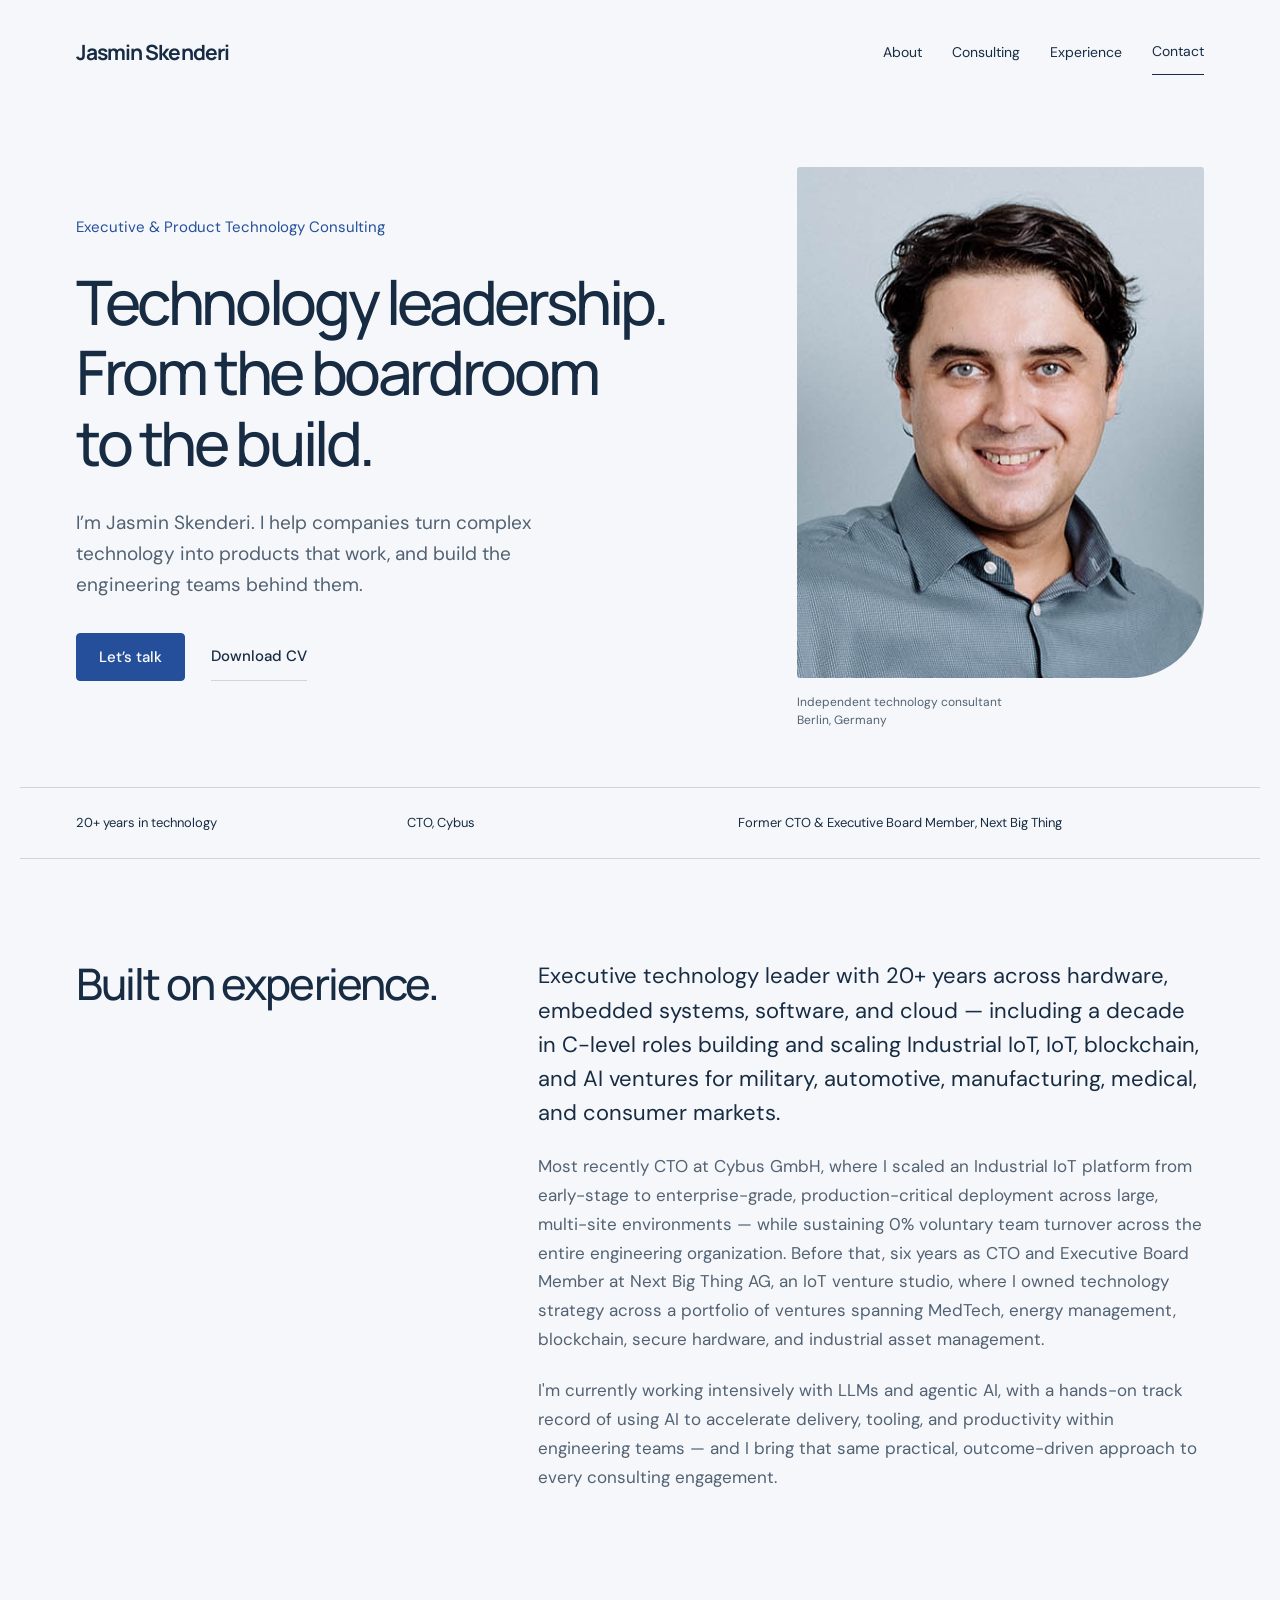
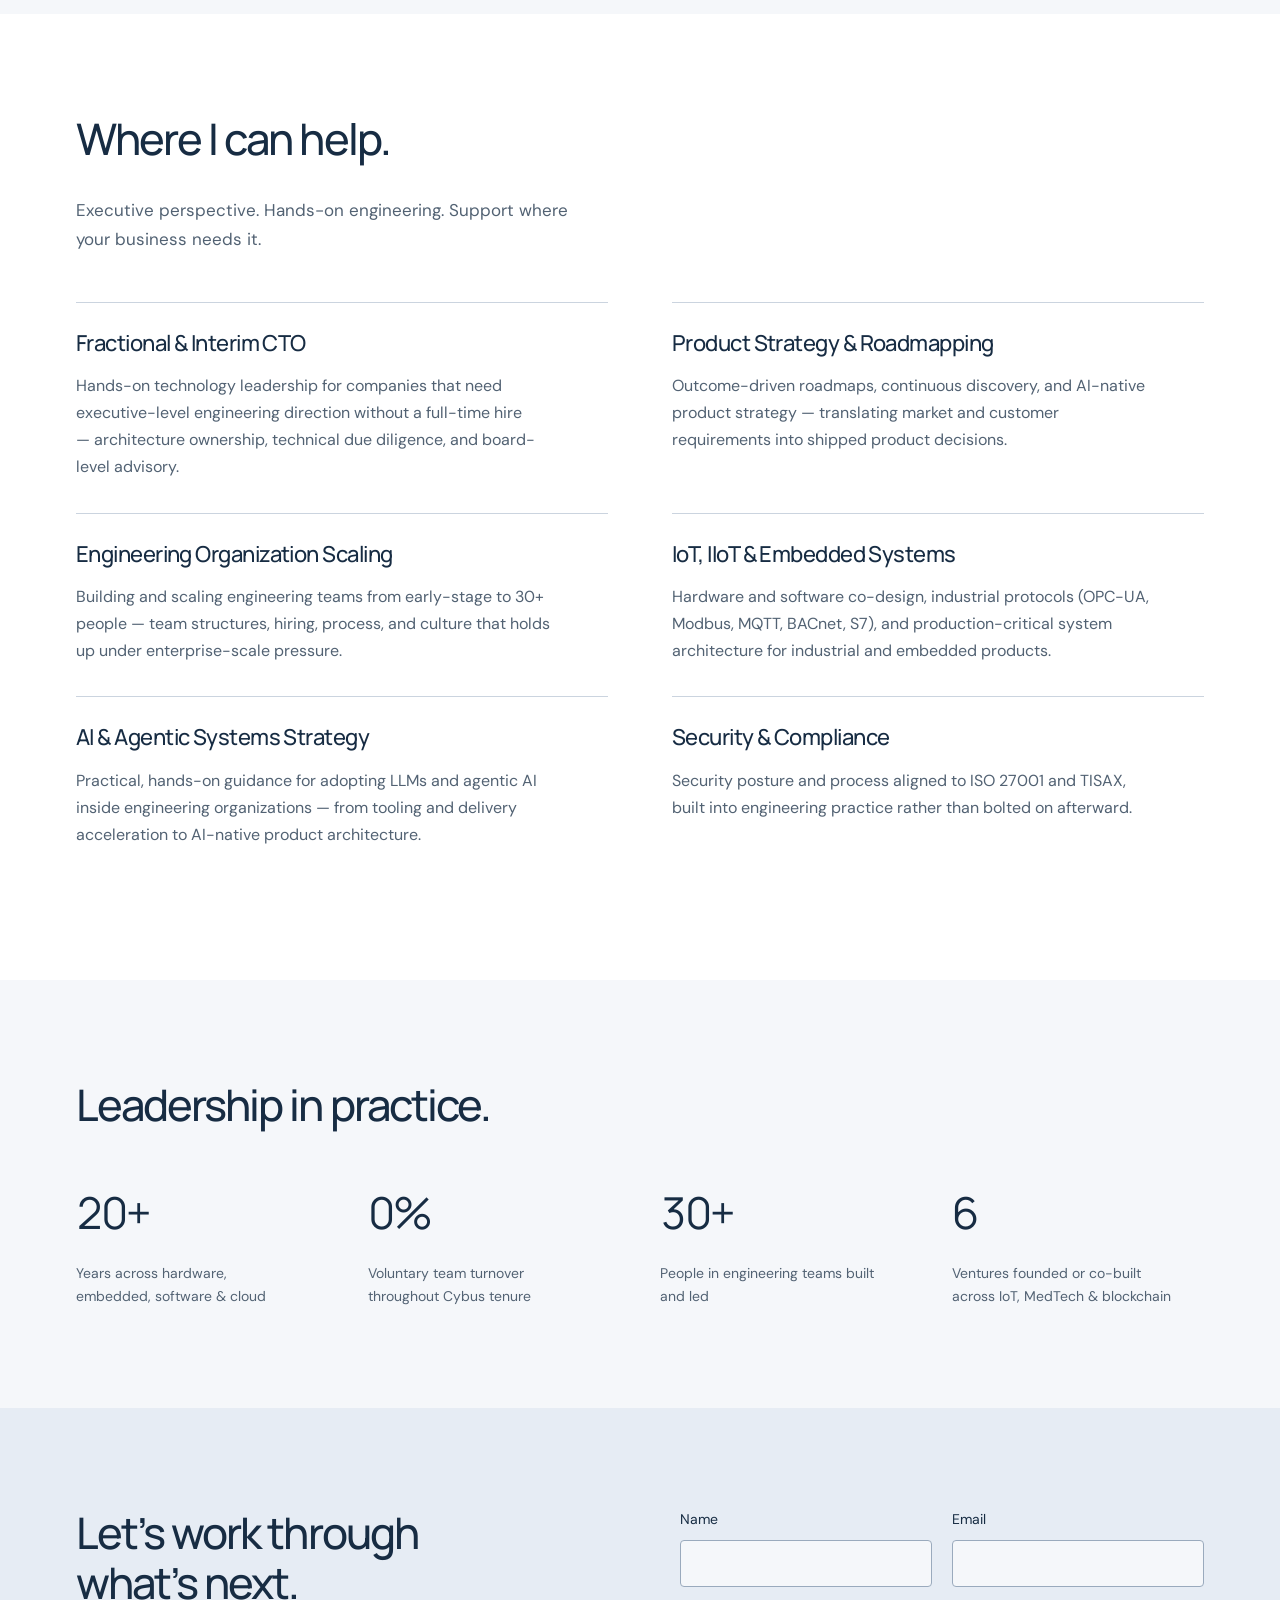
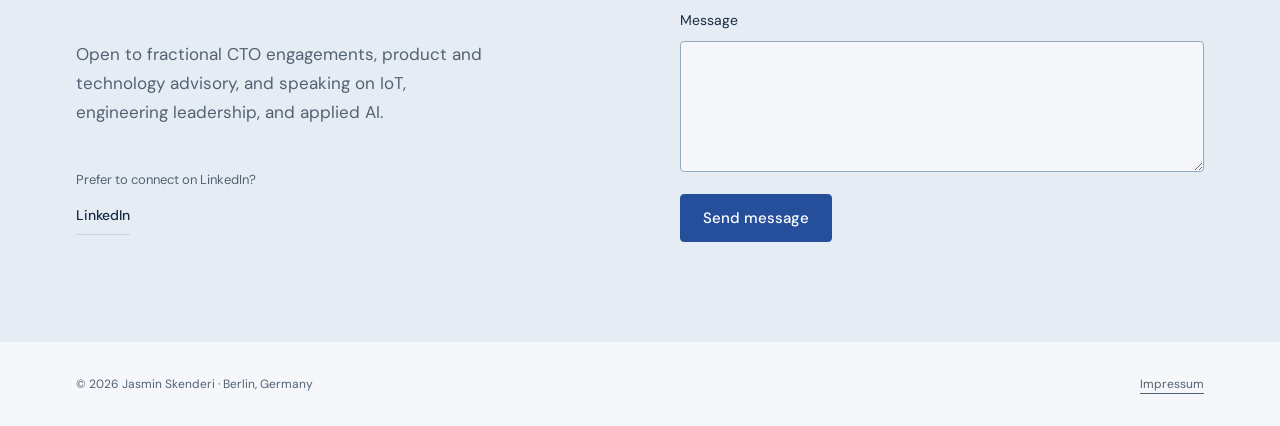
==== index.html @ eea408c4 "Fix stale "Former CTO, Cybus" — still current role" ====
<!DOCTYPE html>
<html lang="en">
<head>
<meta charset="UTF-8">
<meta name="viewport" content="width=device-width, initial-scale=1.0">
<meta name="theme-color" content="#f5f7fa">
<title>Jasmin Skenderi — Executive &amp; Product Technology Consultant</title>
<meta name="description" content="Jasmin Skenderi — executive technology and product consultant. Fractional CTO, product strategy, engineering leadership, IoT/IIoT architecture, and AI-native product development.">
<link rel="preconnect" href="https://fonts.googleapis.com">
<link rel="preconnect" href="https://fonts.gstatic.com" crossorigin>
<link href="https://fonts.googleapis.com/css2?family=DM+Sans:wght@400;500;600;700&family=Manrope:wght@400;500;600;700&display=swap" rel="stylesheet">
<link rel="stylesheet" href="style.css">
</head>
<body>
<a class="skip-link" href="#top">Skip to content</a>

<header class="site-header">
  <div class="wrap header-inner">
    <a href="#top" class="brand">Jasmin Skenderi</a>
    <nav class="nav" aria-label="Main navigation">
      <a href="#about">About</a>
      <a href="#services">Consulting</a>
      <a href="#track-record">Experience</a>
      <a href="#contact">Contact</a>
    </nav>
  </div>
</header>

<main id="top">

  <section class="hero">
    <div class="wrap hero-inner">
      <div class="hero-text">
        <p class="eyebrow">Executive &amp; Product Technology Consulting</p>
        <h1>Technology leadership.<br>From the boardroom<br>to the build.</h1>
        <p class="hero-sub">I’m Jasmin Skenderi. I help companies turn complex technology into products that work, and build the engineering teams behind them.</p>
        <div class="cta-row">
          <a class="btn btn-primary" href="#contact">Let’s talk</a>
          <a class="btn btn-secondary" href="assets/Jasmin_Skenderi_CV.pdf" download>Download CV</a>
        </div>
      </div>
      <div class="hero-photo">
        <img src="assets/jasmin.jpg" alt="Jasmin Skenderi" width="431" height="542" fetchpriority="high">
        <p class="portrait-caption">Independent technology consultant<br>Berlin, Germany</p>
      </div>
    </div>
  </section>

  <div class="experience-strip wrap"><p>20+ years in technology</p><p>CTO, Cybus</p><p>Former CTO &amp; Executive Board Member, Next Big Thing</p></div>

  <section id="about" class="section">
    <div class="wrap">
      <h2>Built on experience.</h2>
      <p class="lede">Executive technology leader with 20+ years across hardware, embedded systems, software, and cloud — including a decade in C-level roles building and scaling Industrial IoT, IoT, blockchain, and AI ventures for military, automotive, manufacturing, medical, and consumer markets.</p>
      <p>Most recently CTO at Cybus GmbH, where I scaled an Industrial IoT platform from early-stage to enterprise-grade, production-critical deployment across large, multi-site environments — while sustaining 0% voluntary team turnover across the entire engineering organization. Before that, six years as CTO and Executive Board Member at Next Big Thing AG, an IoT venture studio, where I owned technology strategy across a portfolio of ventures spanning MedTech, energy management, blockchain, secure hardware, and industrial asset management.</p>
      <p>I'm currently working intensively with LLMs and agentic AI, with a hands-on track record of using AI to accelerate delivery, tooling, and productivity within engineering teams — and I bring that same practical, outcome-driven approach to every consulting engagement.</p>
    </div>
  </section>

  <section id="services" class="section section-alt">
    <div class="wrap">
      <h2>Where I can help.</h2><p class="section-intro">Executive perspective. Hands-on engineering. Support where your business needs it.</p>
      <div class="cards">
        <div class="card">
          <h3>Fractional &amp; Interim CTO</h3>
          <p>Hands-on technology leadership for companies that need executive-level engineering direction without a full-time hire — architecture ownership, technical due diligence, and board-level advisory.</p>
        </div>
        <div class="card">
          <h3>Product Strategy &amp; Roadmapping</h3>
          <p>Outcome-driven roadmaps, continuous discovery, and AI-native product strategy — translating market and customer requirements into shipped product decisions.</p>
        </div>
        <div class="card">
          <h3>Engineering Organization Scaling</h3>
          <p>Building and scaling engineering teams from early-stage to 30+ people — team structures, hiring, process, and culture that holds up under enterprise-scale pressure.</p>
        </div>
        <div class="card">
          <h3>IoT, IIoT &amp; Embedded Systems</h3>
          <p>Hardware and software co-design, industrial protocols (OPC-UA, Modbus, MQTT, BACnet, S7), and production-critical system architecture for industrial and embedded products.</p>
        </div>
        <div class="card">
          <h3>AI &amp; Agentic Systems Strategy</h3>
          <p>Practical, hands-on guidance for adopting LLMs and agentic AI inside engineering organizations — from tooling and delivery acceleration to AI-native product architecture.</p>
        </div>
        <div class="card">
          <h3>Security &amp; Compliance</h3>
          <p>Security posture and process aligned to ISO 27001 and TISAX, built into engineering practice rather than bolted on afterward.</p>
        </div>
      </div>
    </div>
  </section>

  <section id="track-record" class="section">
    <div class="wrap">
      <h2>Leadership in practice.</h2>
      <div class="stats">
        <div class="stat">
          <span class="stat-num">20+</span>
          <span class="stat-label">Years across hardware, embedded, software &amp; cloud</span>
        </div>
        <div class="stat">
          <span class="stat-num">0%</span>
          <span class="stat-label">Voluntary team turnover throughout Cybus tenure</span>
        </div>
        <div class="stat">
          <span class="stat-num">30+</span>
          <span class="stat-label">People in engineering teams built and led</span>
        </div>
        <div class="stat">
          <span class="stat-num">6</span>
          <span class="stat-label">Ventures founded or co-built across IoT, MedTech &amp; blockchain</span>
        </div>
      </div>
    </div>
  </section>

  <section id="contact" class="section section-alt">
    <div class="wrap contact-wrap">
      <h2>Let’s work through<br>what’s next.</h2>
      <p>Open to fractional CTO engagements, product and technology advisory, and speaking on IoT, engineering leadership, and applied AI.</p>

      <form class="contact-form" action="https://formsubmit.co/jasmin.skenderi@gmail.com" method="POST">
        <input type="hidden" name="_subject" value="New inquiry from skenderi.me">
        <input type="hidden" name="_template" value="table">
        <input type="hidden" name="_next" value="https://www.skenderi.me/thank-you.html">
        <input type="text" name="_honey" style="display:none" tabindex="-1" autocomplete="off">
        <div class="form-row">
          <label>Name
            <input type="text" name="name" autocomplete="name" required>
          </label>
          <label>Email
            <input type="email" name="email" autocomplete="email" spellcheck="false" required>
          </label>
        </div>
        <label>Message
          <textarea name="message" autocomplete="off" rows="5" required></textarea>
        </label>
        <button type="submit" class="btn btn-primary">Send message</button>
      </form>

      <p class="contact-alt">Prefer to connect on LinkedIn?</p>
      <div class="contact-links">
        <a class="btn btn-secondary" href="https://de.linkedin.com/in/jskenderi" target="_blank" rel="noopener">LinkedIn</a>
      </div>
    </div>
  </section>

</main>

<footer class="site-footer">
  <div class="wrap footer-inner">
    <p>&copy; <span id="year"></span> Jasmin Skenderi &middot; Berlin, Germany</p>
    <a href="impressum.html">Impressum</a>
  </div>
</footer>

<script>
  document.getElementById('year').textContent = new Date().getFullYear();
</script>

</body>
</html>
---- style.css ----
:root{--ink:#172c43;--muted:#526273;--blue:#254f9b;--paper:#f5f7fa;--line:#cbd4df;--sans:'DM Sans',sans-serif;--display:'Manrope',sans-serif;color-scheme:light}
*{box-sizing:border-box}html{scroll-behavior:smooth;scroll-padding-top:32px}body{margin:0;background:var(--paper);color:var(--ink);font-family:var(--sans);font-size:17px;line-height:1.7;-webkit-tap-highlight-color:#cbd4df}.wrap{width:min(1240px,100%);margin:auto;padding-inline:56px}a{color:inherit;text-underline-offset:5px}a:hover{color:var(--blue)}button,a,input,textarea{touch-action:manipulation}:focus-visible{outline:3px solid var(--blue);outline-offset:5px}.skip-link{position:absolute;left:16px;top:-100px;padding:12px;background:white;z-index:100}.skip-link:focus{top:12px}h1,h2,h3{font-family:var(--display);line-height:1.15;font-weight:500;margin:0;text-wrap:balance}h1{font-size:clamp(42px,4.8vw,68px);letter-spacing:-.055em}h2{font-size:clamp(32px,3.4vw,46px);letter-spacing:-.045em}h3{font-size:22px;letter-spacing:-.025em}p{margin:0 0 22px;color:var(--muted);text-wrap:pretty}img{max-width:100%;display:block}.site-header{padding:30px 0}.header-inner{display:flex;justify-content:space-between;align-items:center;gap:24px}.brand{font-family:var(--display);font-size:21px;font-weight:700;text-decoration:none;letter-spacing:-.045em}.nav{display:flex;gap:30px;align-items:center}.nav a{text-decoration:none;font-size:14px;padding:10px 0}.nav a:last-child{border-bottom:1px solid var(--ink)}.hero{padding:62px 0 58px}.hero-inner{display:grid;grid-template-columns:1.65fr 1fr;gap:50px;align-items:center}.eyebrow{font-size:15px;color:var(--blue);margin-bottom:26px}.hero-sub{max-width:490px;font-size:19px;line-height:1.65;margin-top:28px}.hero-photo{margin:0;position:relative}.hero-photo img{width:100%;height:auto;border-radius:3px 3px 75px 3px}.portrait-caption{font-size:12px;line-height:1.5;margin:15px 0 0;color:var(--muted)}.cta-row{display:flex;align-items:center;flex-wrap:wrap;gap:26px;margin-top:32px}.btn{display:inline-flex;align-items:center;justify-content:center;min-height:48px;padding:12px 22px;font:500 15px var(--sans);text-decoration:none;border-radius:4px;cursor:pointer}.btn-primary{background:var(--blue);color:white;border:1px solid var(--blue)}.btn-primary:hover{background:var(--ink);color:white;border-color:var(--ink)}.btn-secondary{padding-inline:0;border-radius:0;border-bottom:1px solid var(--line)}.btn-secondary:hover{border-color:var(--blue)}.experience-strip{display:flex;gap:40px;padding-top:24px;padding-bottom:24px;border-top:1px solid var(--line);border-bottom:1px solid var(--line)}.experience-strip p{font-size:13px;margin:0;flex:1;color:var(--ink)}.experience-strip p:last-child{flex:1.6}.section{padding:100px 0}.section h2{margin-bottom:32px}.section-alt{background:#fff}#about>.wrap{display:grid;grid-template-columns:1fr 1.7fr;column-gap:70px}#about h2{grid-row:1/4}#about p{max-width:690px}.lede{font-size:22px;line-height:1.55;color:var(--ink)}.section-intro{max-width:520px;margin-bottom:48px}.cards{display:grid;grid-template-columns:1fr 1fr;column-gap:64px}.card{padding:28px 0 32px;border-top:1px solid var(--line)}.card h3{margin-bottom:16px}.card p{margin:0;font-size:16px;max-width:480px}.stats{display:grid;grid-template-columns:repeat(4,1fr);gap:40px;margin-top:45px}.stat-num{display:block;font-family:var(--display);font-size:44px;letter-spacing:-.05em;font-variant-numeric:tabular-nums;margin-bottom:12px}.stat-label{display:block;font-size:14px;line-height:1.65;color:var(--muted);max-width:220px}#contact{background:#e6ecf4}.contact-wrap{display:grid;grid-template-columns:1fr 1fr;gap:0 80px}.contact-wrap>h2{grid-column:1;grid-row:1}.contact-wrap>p:not(.contact-alt){grid-column:1;grid-row:2;max-width:420px}.contact-form{grid-column:2;grid-row:1/6;display:flex;flex-direction:column;gap:22px}.form-row{display:grid;grid-template-columns:1fr 1fr;gap:20px}.contact-form label{display:flex;flex-direction:column;gap:8px;font-size:14px}.contact-form input,.contact-form textarea{width:100%;min-width:0;background:#f5f7fa;border:1px solid #9aaabd;border-radius:4px;padding:12px;font:16px var(--sans);color:var(--ink);resize:vertical}.contact-form button{align-self:flex-start}.contact-alt{grid-column:1;margin:20px 0 4px;font-size:13px}.contact-links{grid-column:1;display:flex;flex-direction:column;align-items:flex-start}.contact-links a{font-size:14px;min-height:40px;padding-block:8px;overflow-wrap:anywhere;max-width:100%}.site-footer{padding:32px 0}.footer-inner{display:flex;justify-content:space-between;gap:20px;align-items:center}.site-footer p,.site-footer a{font-size:12px;margin:0;color:var(--muted)}.legal-wrap{max-width:840px}.legal-wrap h2{font-size:24px;margin-top:36px;margin-bottom:16px}.legal-wrap p{overflow-wrap:anywhere}
@media(min-width:1500px){.hero{padding-top:90px;padding-bottom:80px}}
@media(max-width:900px){.wrap{padding-inline:32px}.hero-inner{gap:30px;grid-template-columns:1.4fr 1fr}h1{font-size:46px}.hero-sub{font-size:17px}.nav{gap:20px}#about>.wrap{column-gap:36px}.contact-wrap{column-gap:40px}.stats{gap:24px}}
@media(max-width:640px){.wrap{padding-inline:24px}.site-header{padding:20px 0}.header-inner{align-items:flex-start;flex-direction:column;gap:10px}.nav{gap:22px;flex-wrap:wrap}.nav a{font-size:13px}.hero{padding:30px 0 36px}.hero-inner{grid-template-columns:1fr;gap:36px}h1{font-size:clamp(39px,9.5vw,58px)}.eyebrow{font-size:13px;margin-bottom:20px}.hero-sub{font-size:18px}.hero-photo{max-width:310px;width:85%;justify-self:end}.hero-photo img{border-bottom-right-radius:55px}.experience-strip{gap:16px;flex-direction:column;padding-block:22px}.experience-strip p{font-size:13px}.section{padding:62px 0}#about>.wrap{display:block}.lede{font-size:20px}.cards{grid-template-columns:1fr}.card{padding-block:24px}.stats{grid-template-columns:1fr 1fr;gap:30px 24px}.stat-num{font-size:38px}.contact-wrap{display:flex;flex-direction:column}.contact-form{margin-top:24px;order:2}.contact-alt{margin-top:16px}.contact-links{margin-bottom:12px}.form-row{grid-template-columns:1fr}.footer-inner{align-items:flex-start;flex-direction:column;gap:12px}}
@media(prefers-reduced-motion:reduce){html{scroll-behavior:auto}}
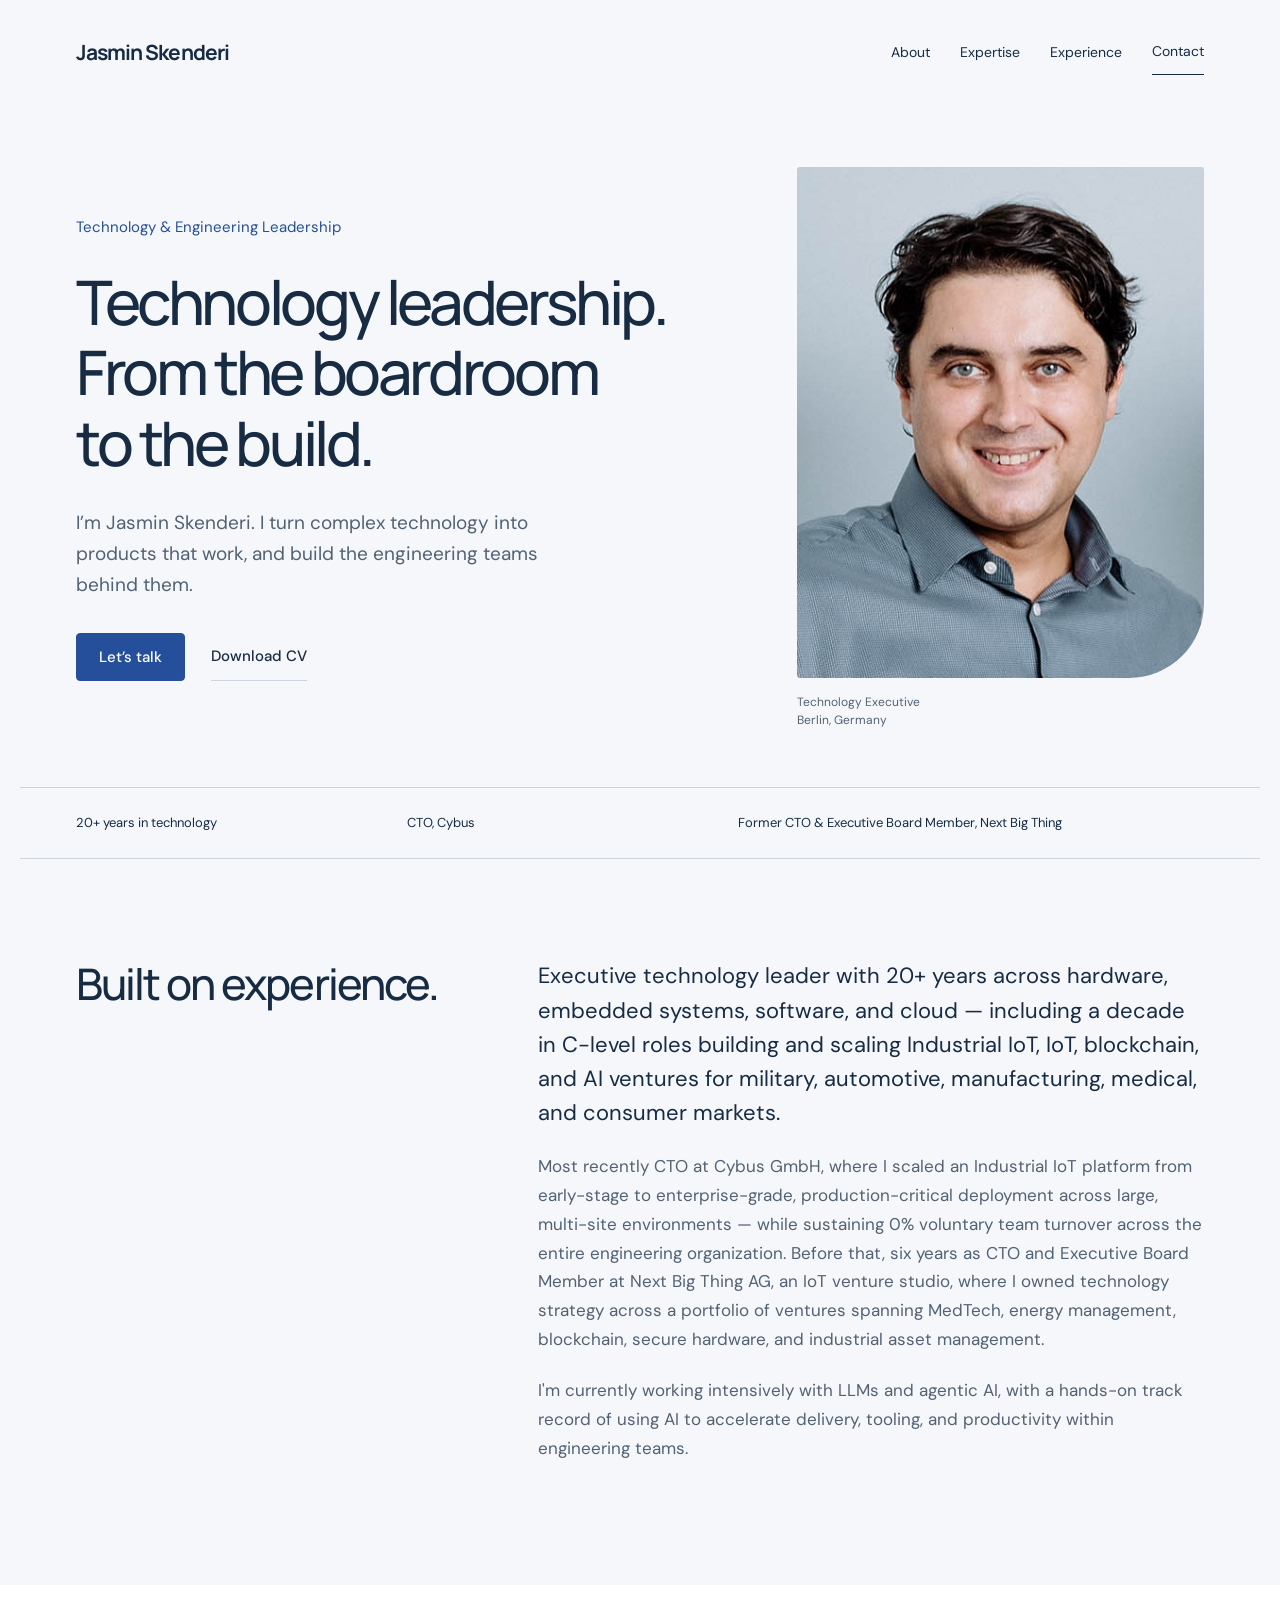
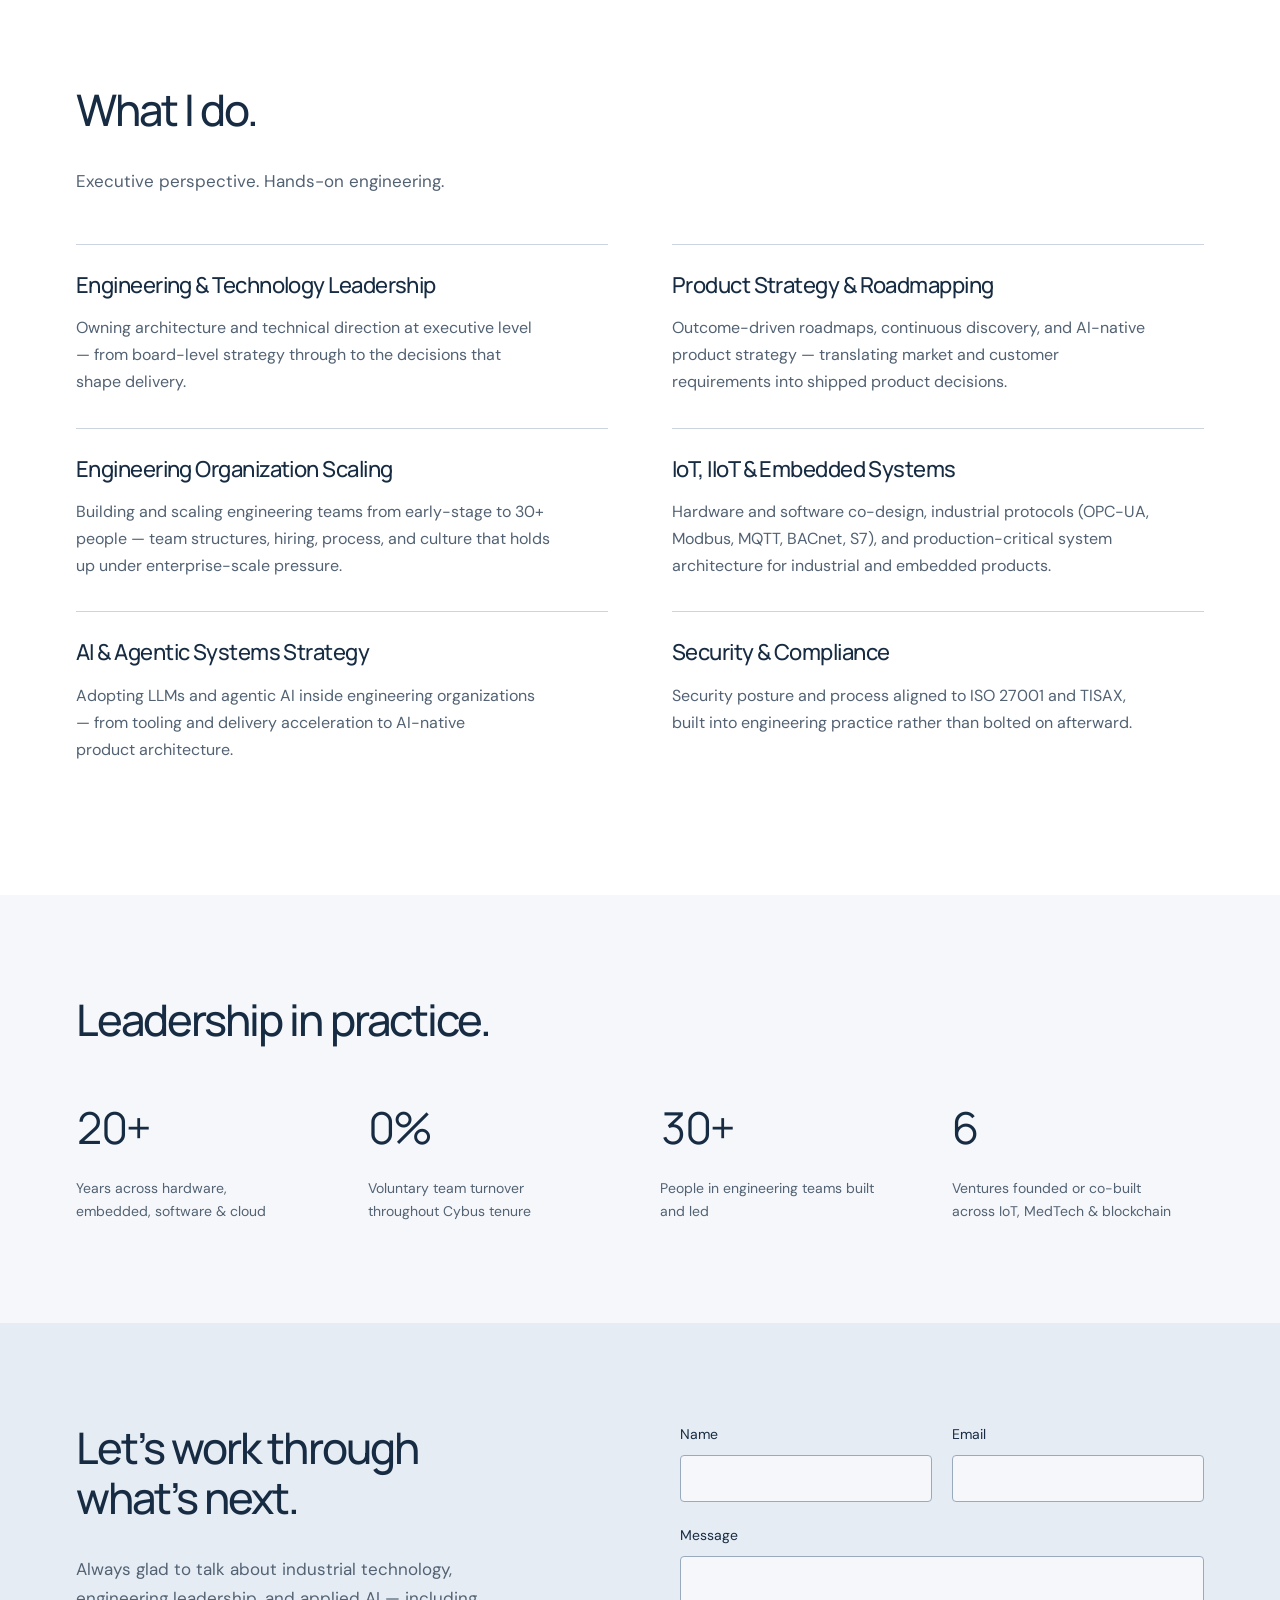
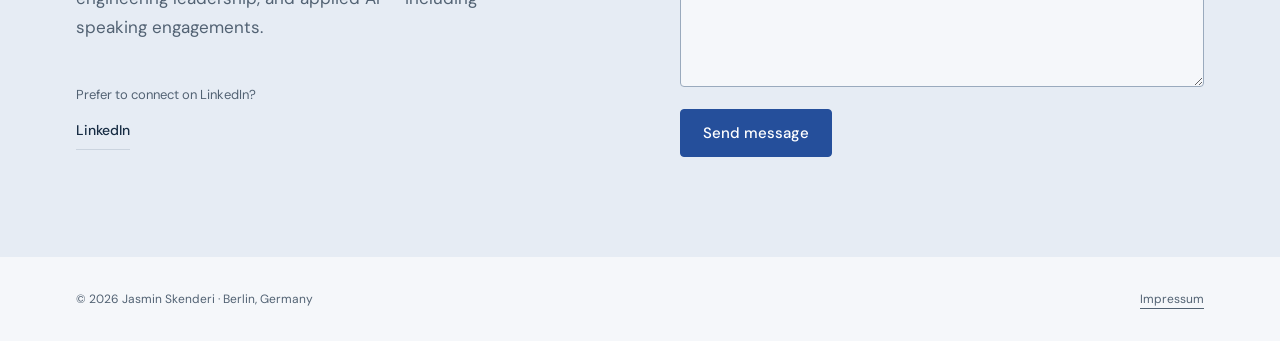
==== commit 133fe31c: "Reposition site from consultant to technology executive Jasmin is looking for a permanent role, and " ====
--- a/index.html
+++ b/index.html
@@ -4,8 +4,9 @@
 <meta charset="UTF-8">
 <meta name="viewport" content="width=device-width, initial-scale=1.0">
 <meta name="theme-color" content="#f5f7fa">
-<title>Jasmin Skenderi — Executive &amp; Product Technology Consultant</title>
-<meta name="description" content="Jasmin Skenderi — executive technology and product consultant. Fractional CTO, product strategy, engineering leadership, IoT/IIoT architecture, and AI-native product development.">
+<link rel="icon" type="image/svg+xml" href="assets/favicon.svg">
+<title>Jasmin Skenderi — Chief Technology Officer</title>
+<meta name="description" content="Jasmin Skenderi — technology executive with 20+ years across hardware, embedded systems, software, and cloud. Industrial IoT, connected products, engineering leadership, and AI in engineering organizations.">
 <link rel="preconnect" href="https://fonts.googleapis.com">
 <link rel="preconnect" href="https://fonts.gstatic.com" crossorigin>
 <link href="https://fonts.googleapis.com/css2?family=DM+Sans:wght@400;500;600;700&family=Manrope:wght@400;500;600;700&display=swap" rel="stylesheet">
@@ -19,7 +20,7 @@
     <a href="#top" class="brand">Jasmin Skenderi</a>
     <nav class="nav" aria-label="Main navigation">
       <a href="#about">About</a>
-      <a href="#services">Consulting</a>
+      <a href="#services">Expertise</a>
       <a href="#track-record">Experience</a>
       <a href="#contact">Contact</a>
     </nav>
@@ -31,9 +32,9 @@
   <section class="hero">
     <div class="wrap hero-inner">
       <div class="hero-text">
-        <p class="eyebrow">Executive &amp; Product Technology Consulting</p>
+        <p class="eyebrow">Technology &amp; Engineering Leadership</p>
         <h1>Technology leadership.<br>From the boardroom<br>to the build.</h1>
-        <p class="hero-sub">I’m Jasmin Skenderi. I help companies turn complex technology into products that work, and build the engineering teams behind them.</p>
+        <p class="hero-sub">I’m Jasmin Skenderi. I turn complex technology into products that work, and build the engineering teams behind them.</p>
         <div class="cta-row">
           <a class="btn btn-primary" href="#contact">Let’s talk</a>
           <a class="btn btn-secondary" href="assets/Jasmin_Skenderi_CV.pdf" download>Download CV</a>
@@ -41,7 +42,7 @@
       </div>
       <div class="hero-photo">
         <img src="assets/jasmin.jpg" alt="Jasmin Skenderi" width="431" height="542" fetchpriority="high">
-        <p class="portrait-caption">Independent technology consultant<br>Berlin, Germany</p>
+        <p class="portrait-caption">Technology Executive<br>Berlin, Germany</p>
       </div>
     </div>
   </section>
@@ -53,17 +54,17 @@
       <h2>Built on experience.</h2>
       <p class="lede">Executive technology leader with 20+ years across hardware, embedded systems, software, and cloud — including a decade in C-level roles building and scaling Industrial IoT, IoT, blockchain, and AI ventures for military, automotive, manufacturing, medical, and consumer markets.</p>
       <p>Most recently CTO at Cybus GmbH, where I scaled an Industrial IoT platform from early-stage to enterprise-grade, production-critical deployment across large, multi-site environments — while sustaining 0% voluntary team turnover across the entire engineering organization. Before that, six years as CTO and Executive Board Member at Next Big Thing AG, an IoT venture studio, where I owned technology strategy across a portfolio of ventures spanning MedTech, energy management, blockchain, secure hardware, and industrial asset management.</p>
-      <p>I'm currently working intensively with LLMs and agentic AI, with a hands-on track record of using AI to accelerate delivery, tooling, and productivity within engineering teams — and I bring that same practical, outcome-driven approach to every consulting engagement.</p>
+      <p>I'm currently working intensively with LLMs and agentic AI, with a hands-on track record of using AI to accelerate delivery, tooling, and productivity within engineering teams.</p>
     </div>
   </section>
 
   <section id="services" class="section section-alt">
     <div class="wrap">
-      <h2>Where I can help.</h2><p class="section-intro">Executive perspective. Hands-on engineering. Support where your business needs it.</p>
+      <h2>What I do.</h2><p class="section-intro">Executive perspective. Hands-on engineering.</p>
       <div class="cards">
         <div class="card">
-          <h3>Fractional &amp; Interim CTO</h3>
-          <p>Hands-on technology leadership for companies that need executive-level engineering direction without a full-time hire — architecture ownership, technical due diligence, and board-level advisory.</p>
+          <h3>Engineering &amp; Technology Leadership</h3>
+          <p>Owning architecture and technical direction at executive level — from board-level strategy through to the decisions that shape delivery.</p>
         </div>
         <div class="card">
           <h3>Product Strategy &amp; Roadmapping</h3>
@@ -79,7 +80,7 @@
         </div>
         <div class="card">
           <h3>AI &amp; Agentic Systems Strategy</h3>
-          <p>Practical, hands-on guidance for adopting LLMs and agentic AI inside engineering organizations — from tooling and delivery acceleration to AI-native product architecture.</p>
+          <p>Adopting LLMs and agentic AI inside engineering organizations — from tooling and delivery acceleration to AI-native product architecture.</p>
         </div>
         <div class="card">
           <h3>Security &amp; Compliance</h3>
@@ -116,7 +117,7 @@
   <section id="contact" class="section section-alt">
     <div class="wrap contact-wrap">
       <h2>Let’s work through<br>what’s next.</h2>
-      <p>Open to fractional CTO engagements, product and technology advisory, and speaking on IoT, engineering leadership, and applied AI.</p>
+      <p>Always glad to talk about industrial technology, engineering leadership, and applied AI — including speaking engagements.</p>
 
       <form class="contact-form" action="https://formsubmit.co/jasmin.skenderi@gmail.com" method="POST">
         <input type="hidden" name="_subject" value="New inquiry from skenderi.me">
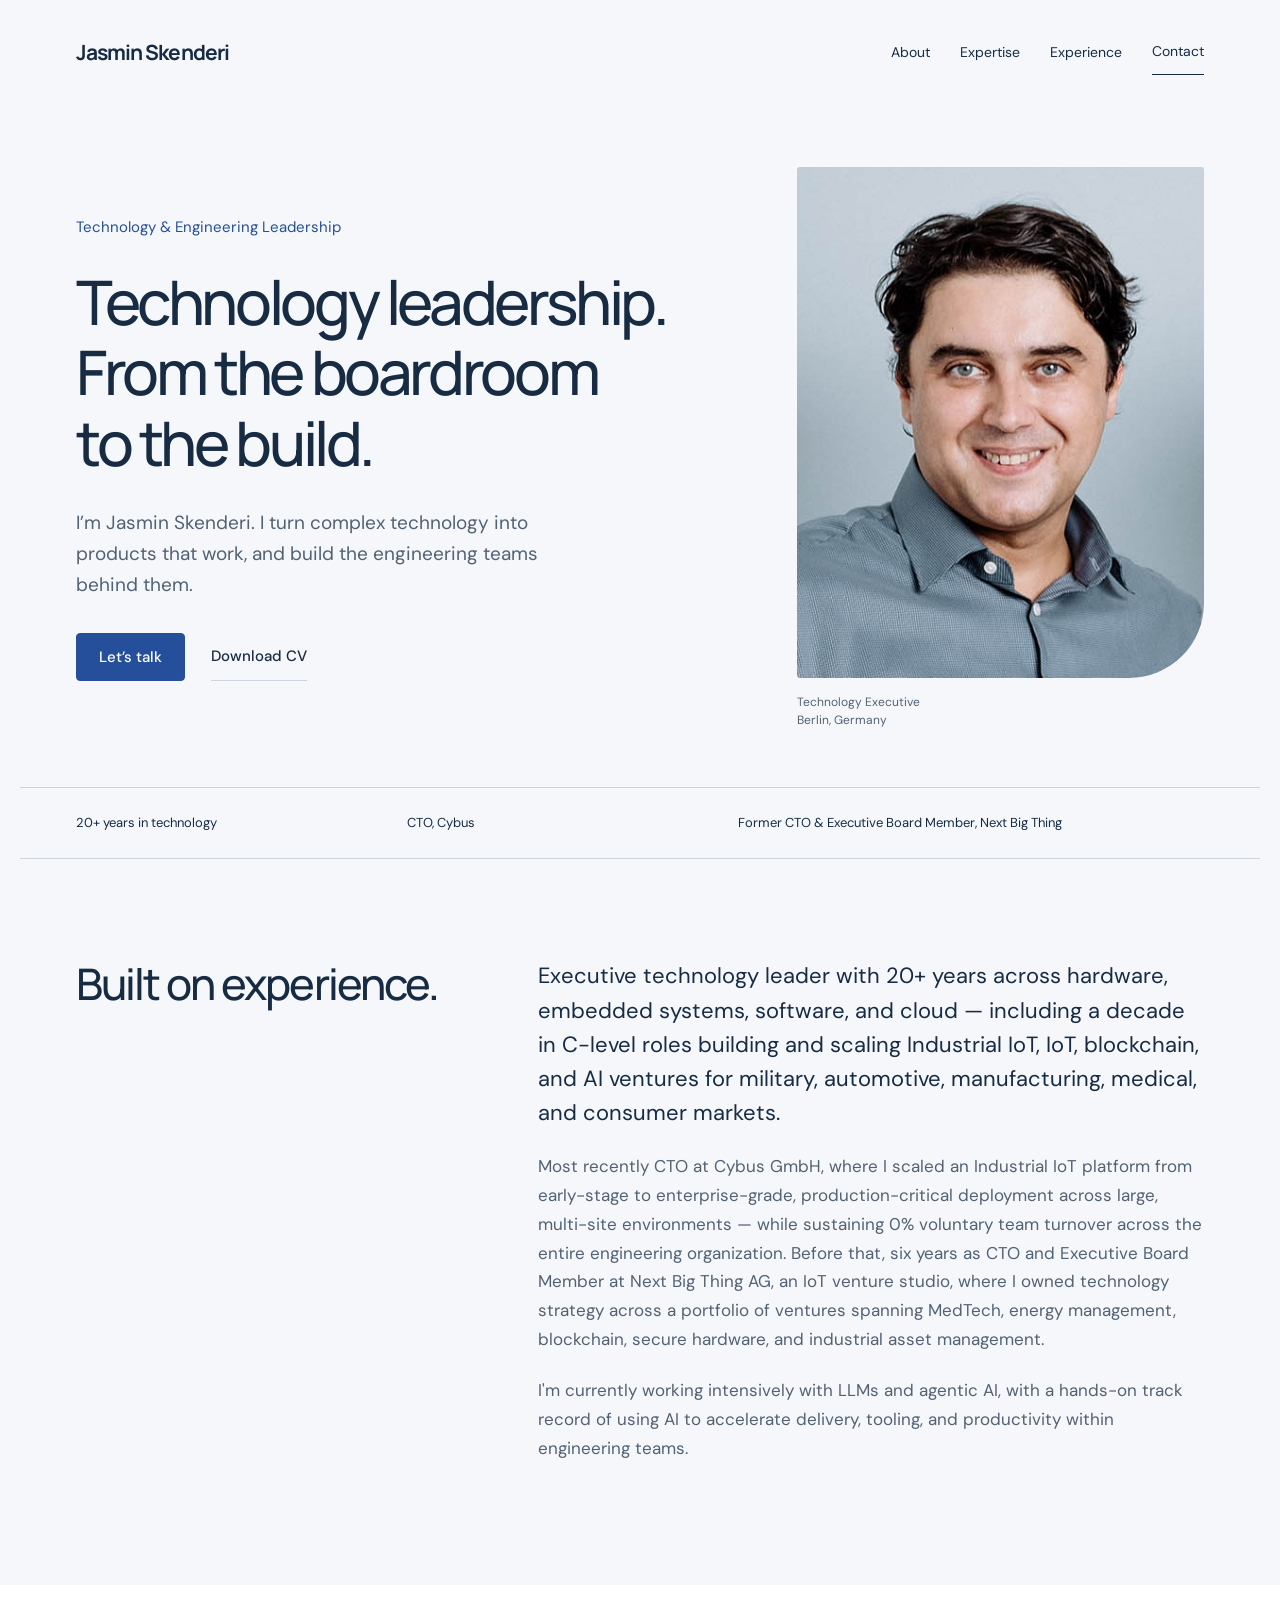
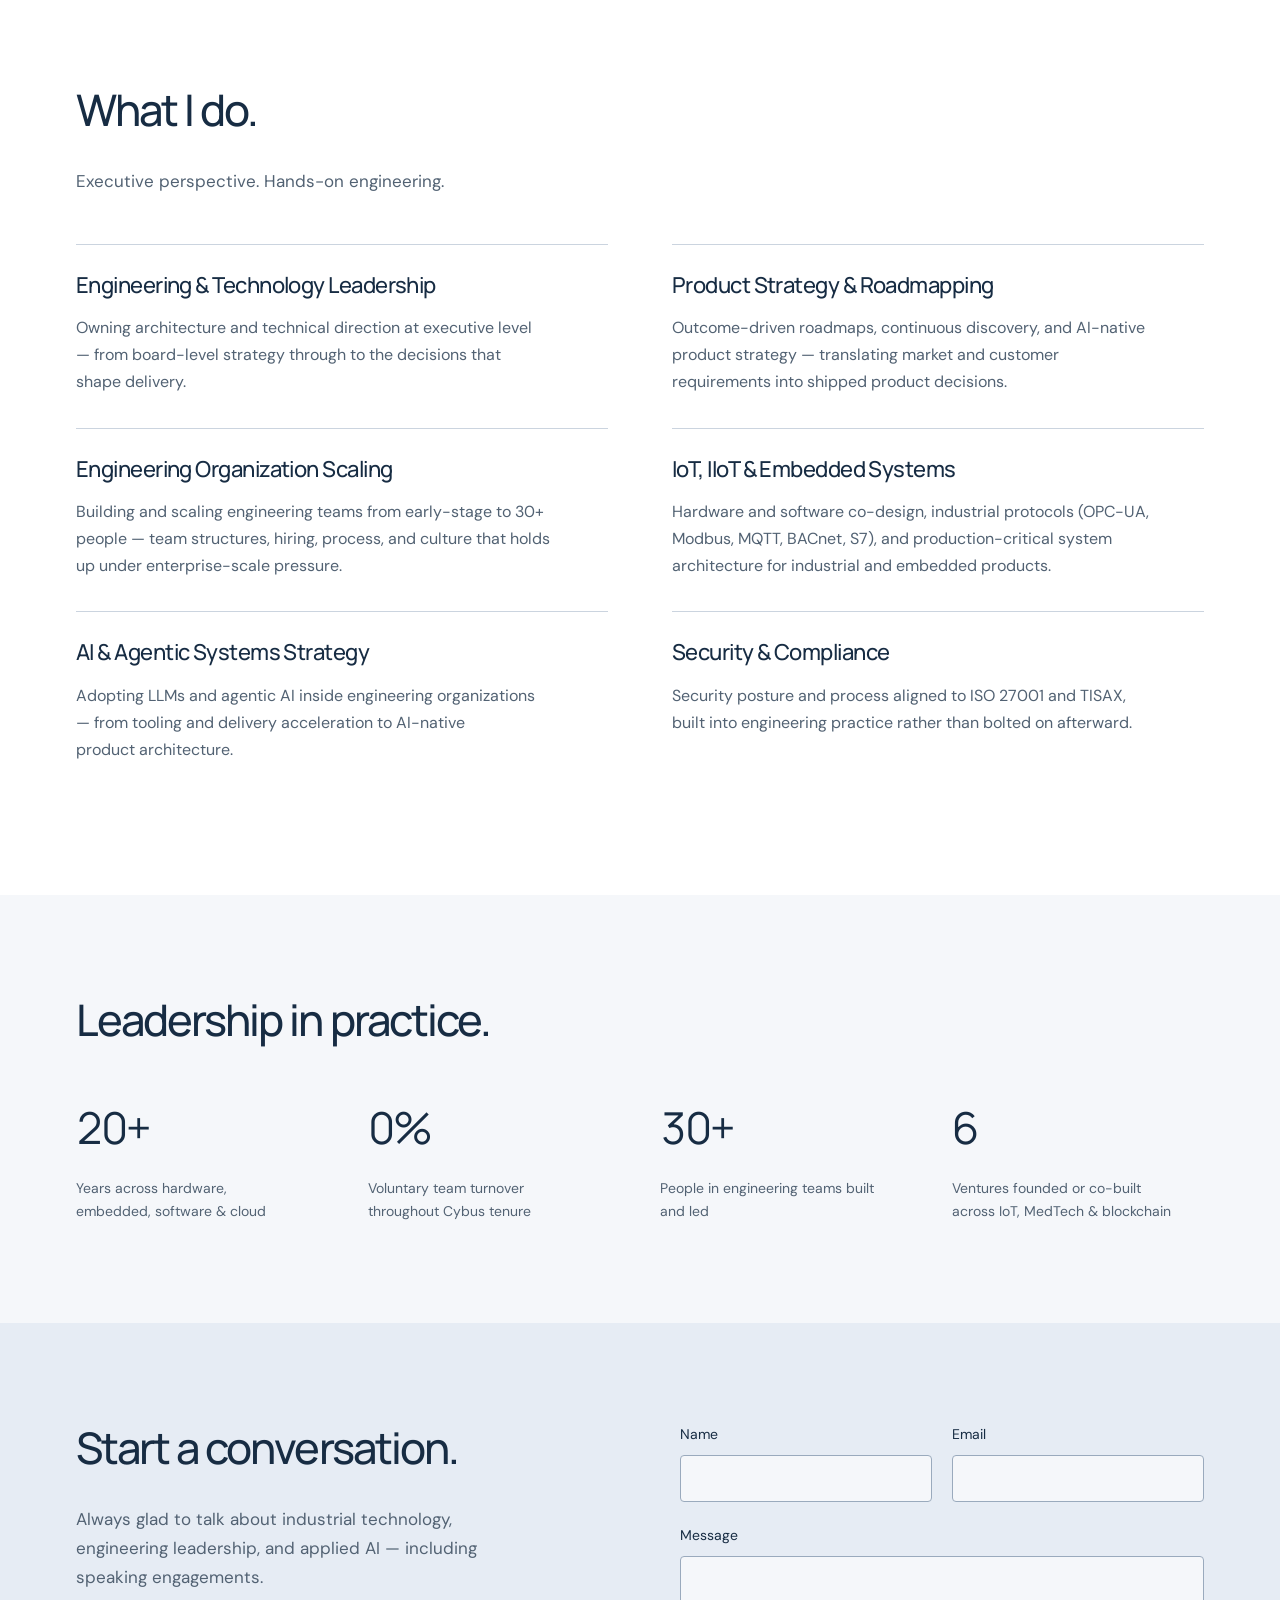
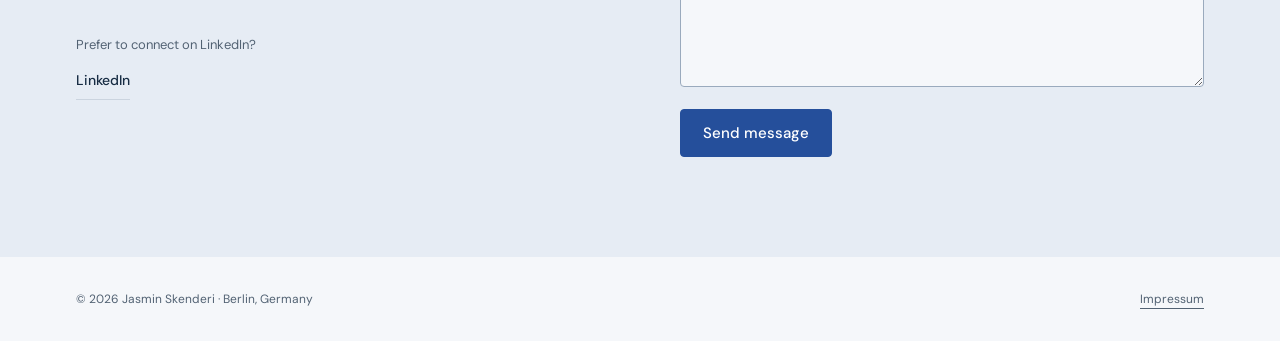
==== commit b5a84fd5: "Reword contact heading: 'Let's work through what's next' In the consulting frame it read as 'what's " ====
--- a/index.html
+++ b/index.html
@@ -116,7 +116,7 @@
 
   <section id="contact" class="section section-alt">
     <div class="wrap contact-wrap">
-      <h2>Let’s work through<br>what’s next.</h2>
+      <h2>Start a conversation.</h2>
       <p>Always glad to talk about industrial technology, engineering leadership, and applied AI — including speaking engagements.</p>
 
       <form class="contact-form" action="https://formsubmit.co/jasmin.skenderi@gmail.com" method="POST">
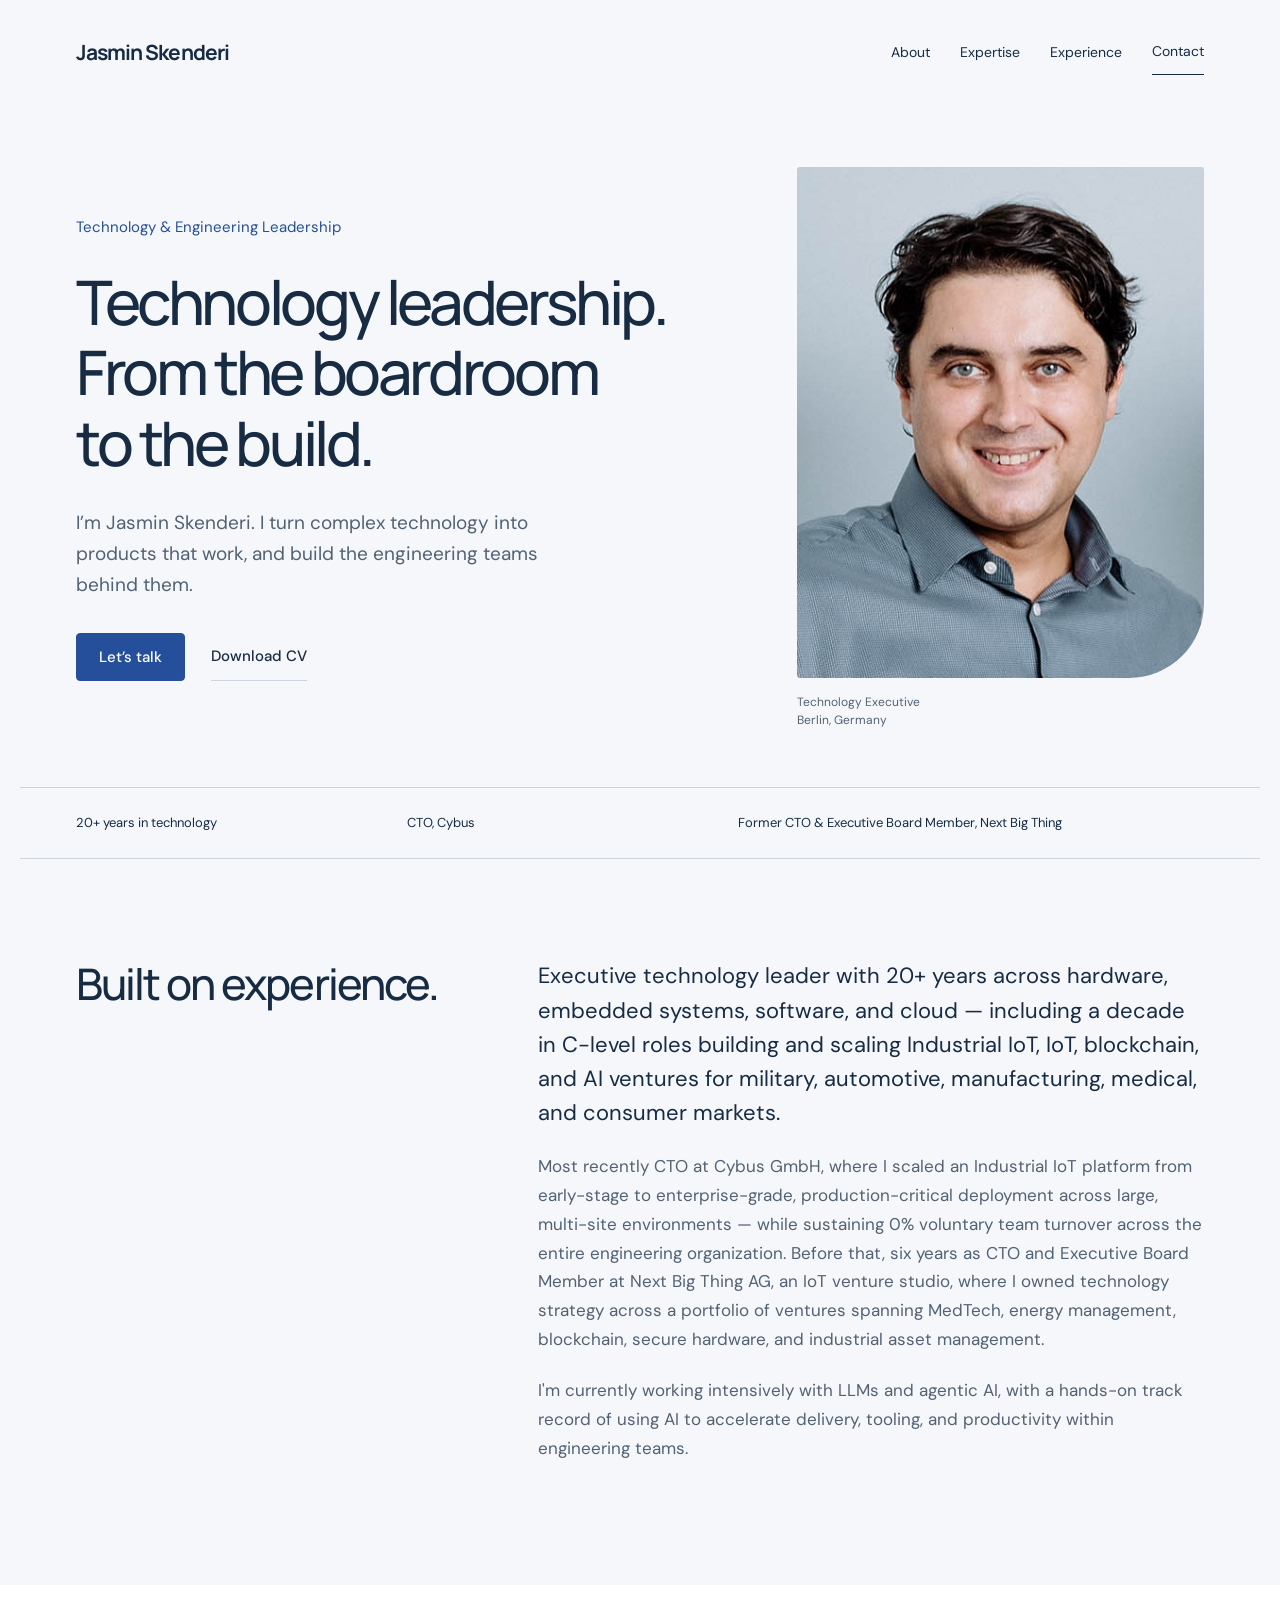
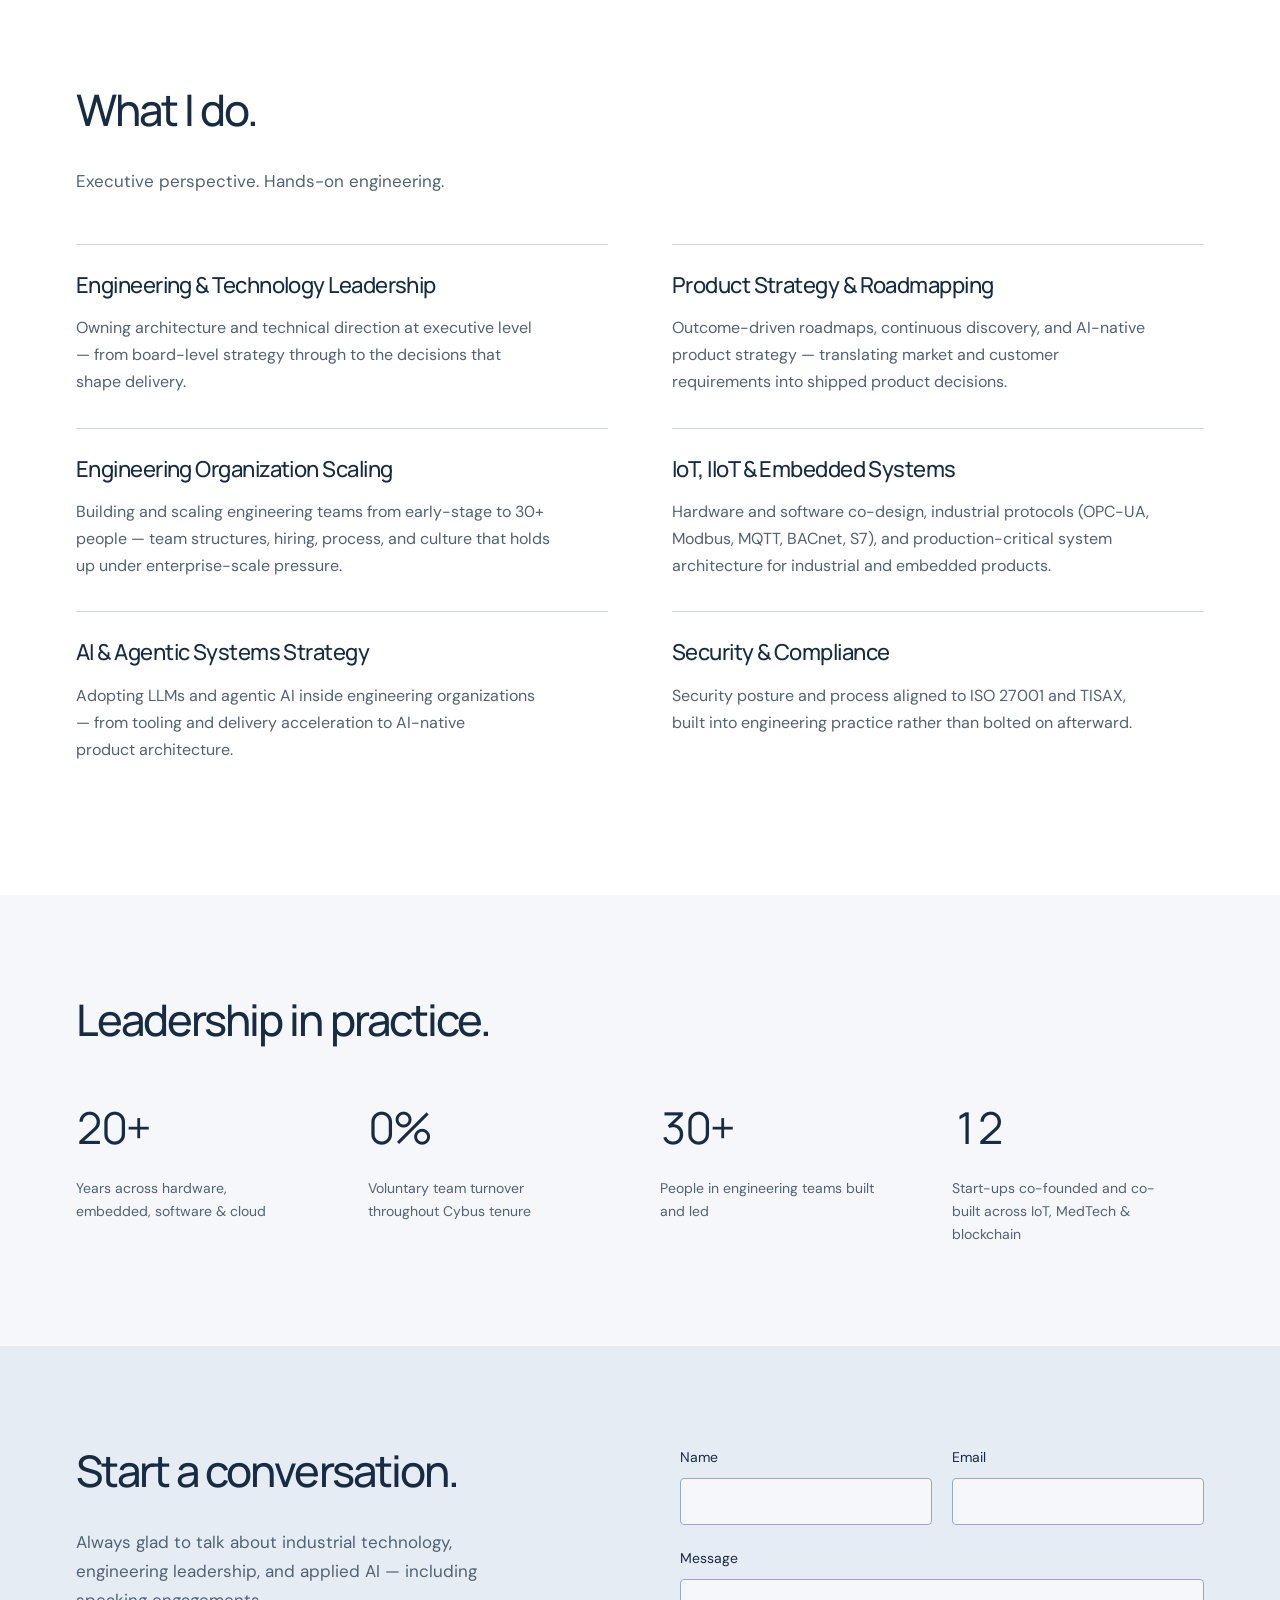
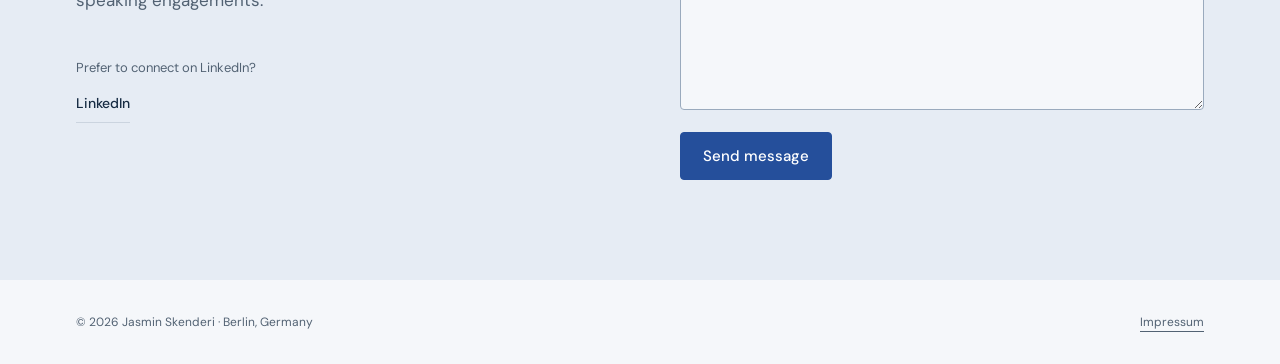
==== commit 8789eb35: "Correct start-up count: 6 to 12 Jasmin recounted — 12 start-ups co-founded and co-built at Next Big " ====
--- a/index.html
+++ b/index.html
@@ -107,8 +107,8 @@
           <span class="stat-label">People in engineering teams built and led</span>
         </div>
         <div class="stat">
-          <span class="stat-num">6</span>
-          <span class="stat-label">Ventures founded or co-built across IoT, MedTech &amp; blockchain</span>
+          <span class="stat-num">12</span>
+          <span class="stat-label">Start-ups co-founded and co-built across IoT, MedTech &amp; blockchain</span>
         </div>
       </div>
     </div>
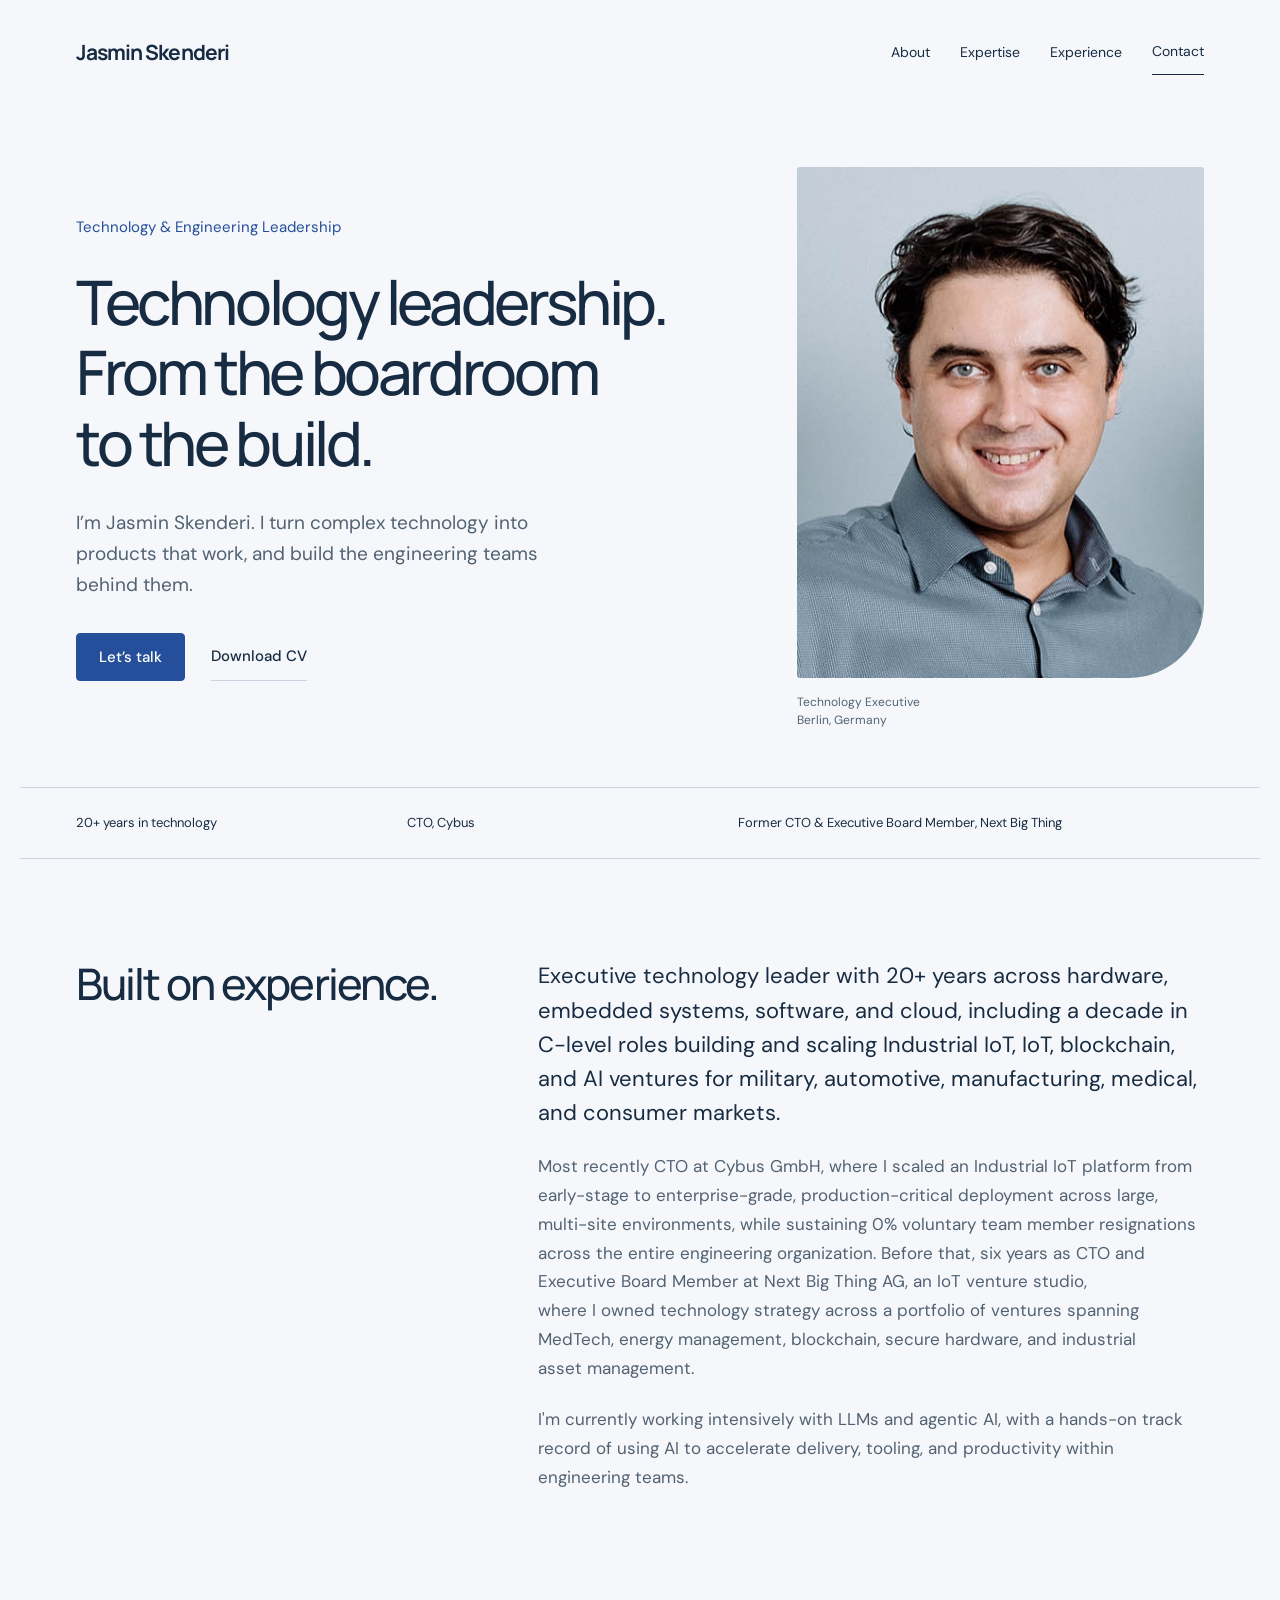
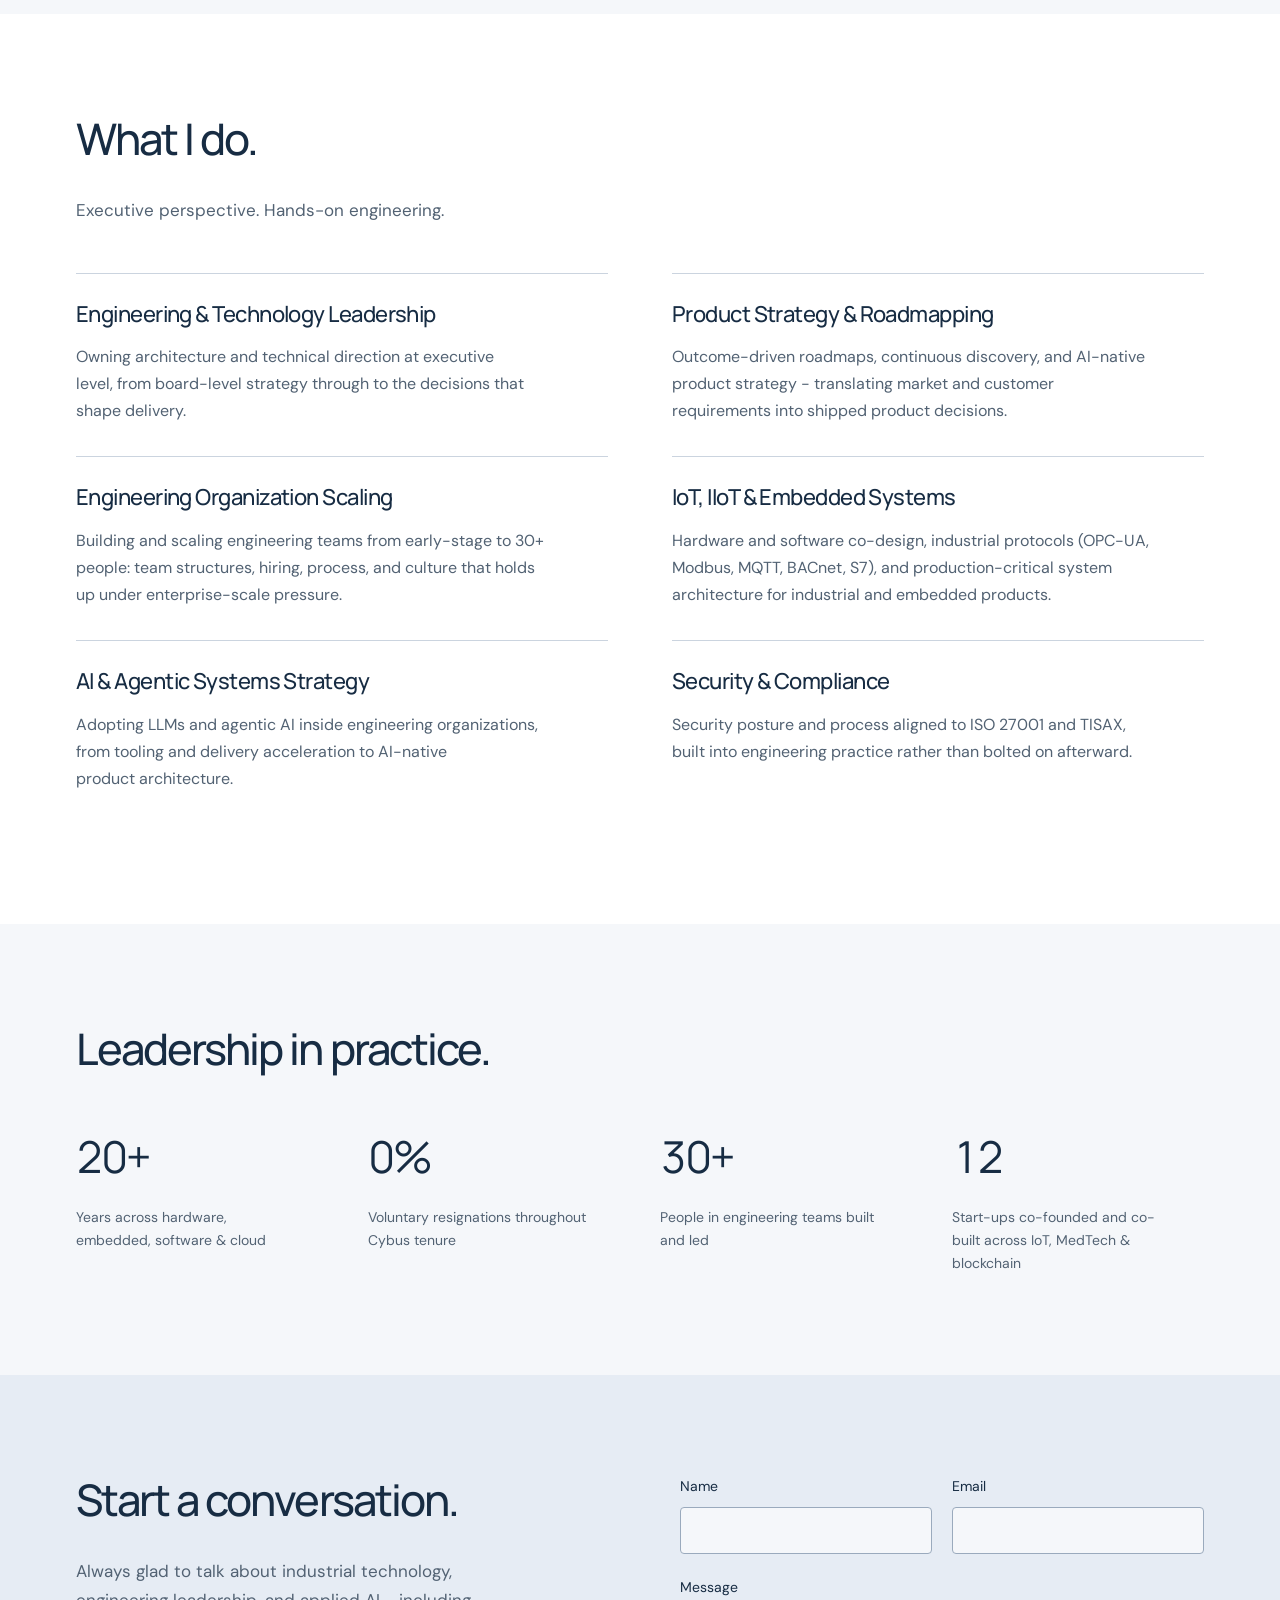
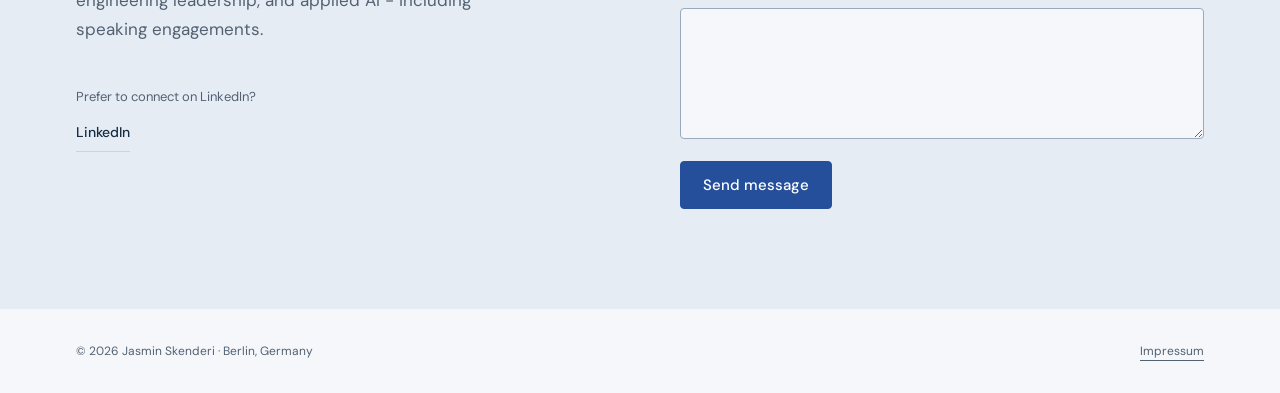
==== commit 3c3e0806: "Remove em dashes, and reword turnover, across the site Same two changes the CVs just had. All twelve" ====
--- a/index.html
+++ b/index.html
@@ -5,8 +5,8 @@
 <meta name="viewport" content="width=device-width, initial-scale=1.0">
 <meta name="theme-color" content="#f5f7fa">
 <link rel="icon" type="image/svg+xml" href="assets/favicon.svg">
-<title>Jasmin Skenderi — Chief Technology Officer</title>
-<meta name="description" content="Jasmin Skenderi — technology executive with 20+ years across hardware, embedded systems, software, and cloud. Industrial IoT, connected products, engineering leadership, and AI in engineering organizations.">
+<title>Jasmin Skenderi | Chief Technology Officer</title>
+<meta name="description" content="Jasmin Skenderi, technology executive with 20+ years across hardware, embedded systems, software, and cloud. Industrial IoT, connected products, engineering leadership, and AI in engineering organizations.">
 <link rel="preconnect" href="https://fonts.googleapis.com">
 <link rel="preconnect" href="https://fonts.gstatic.com" crossorigin>
 <link href="https://fonts.googleapis.com/css2?family=DM+Sans:wght@400;500;600;700&family=Manrope:wght@400;500;600;700&display=swap" rel="stylesheet">
@@ -52,8 +52,8 @@
   <section id="about" class="section">
     <div class="wrap">
       <h2>Built on experience.</h2>
-      <p class="lede">Executive technology leader with 20+ years across hardware, embedded systems, software, and cloud — including a decade in C-level roles building and scaling Industrial IoT, IoT, blockchain, and AI ventures for military, automotive, manufacturing, medical, and consumer markets.</p>
-      <p>Most recently CTO at Cybus GmbH, where I scaled an Industrial IoT platform from early-stage to enterprise-grade, production-critical deployment across large, multi-site environments — while sustaining 0% voluntary team turnover across the entire engineering organization. Before that, six years as CTO and Executive Board Member at Next Big Thing AG, an IoT venture studio, where I owned technology strategy across a portfolio of ventures spanning MedTech, energy management, blockchain, secure hardware, and industrial asset management.</p>
+      <p class="lede">Executive technology leader with 20+ years across hardware, embedded systems, software, and cloud, including a decade in C-level roles building and scaling Industrial IoT, IoT, blockchain, and AI ventures for military, automotive, manufacturing, medical, and consumer markets.</p>
+      <p>Most recently CTO at Cybus GmbH, where I scaled an Industrial IoT platform from early-stage to enterprise-grade, production-critical deployment across large, multi-site environments, while sustaining 0% voluntary team member resignations across the entire engineering organization. Before that, six years as CTO and Executive Board Member at Next Big Thing AG, an IoT venture studio, where I owned technology strategy across a portfolio of ventures spanning MedTech, energy management, blockchain, secure hardware, and industrial asset management.</p>
       <p>I'm currently working intensively with LLMs and agentic AI, with a hands-on track record of using AI to accelerate delivery, tooling, and productivity within engineering teams.</p>
     </div>
   </section>
@@ -64,15 +64,15 @@
       <div class="cards">
         <div class="card">
           <h3>Engineering &amp; Technology Leadership</h3>
-          <p>Owning architecture and technical direction at executive level — from board-level strategy through to the decisions that shape delivery.</p>
+          <p>Owning architecture and technical direction at executive level, from board-level strategy through to the decisions that shape delivery.</p>
         </div>
         <div class="card">
           <h3>Product Strategy &amp; Roadmapping</h3>
-          <p>Outcome-driven roadmaps, continuous discovery, and AI-native product strategy — translating market and customer requirements into shipped product decisions.</p>
+          <p>Outcome-driven roadmaps, continuous discovery, and AI-native product strategy - translating market and customer requirements into shipped product decisions.</p>
         </div>
         <div class="card">
           <h3>Engineering Organization Scaling</h3>
-          <p>Building and scaling engineering teams from early-stage to 30+ people — team structures, hiring, process, and culture that holds up under enterprise-scale pressure.</p>
+          <p>Building and scaling engineering teams from early-stage to 30+ people: team structures, hiring, process, and culture that holds up under enterprise-scale pressure.</p>
         </div>
         <div class="card">
           <h3>IoT, IIoT &amp; Embedded Systems</h3>
@@ -80,7 +80,7 @@
         </div>
         <div class="card">
           <h3>AI &amp; Agentic Systems Strategy</h3>
-          <p>Adopting LLMs and agentic AI inside engineering organizations — from tooling and delivery acceleration to AI-native product architecture.</p>
+          <p>Adopting LLMs and agentic AI inside engineering organizations, from tooling and delivery acceleration to AI-native product architecture.</p>
         </div>
         <div class="card">
           <h3>Security &amp; Compliance</h3>
@@ -100,7 +100,7 @@
         </div>
         <div class="stat">
           <span class="stat-num">0%</span>
-          <span class="stat-label">Voluntary team turnover throughout Cybus tenure</span>
+          <span class="stat-label">Voluntary resignations throughout Cybus tenure</span>
         </div>
         <div class="stat">
           <span class="stat-num">30+</span>
@@ -117,7 +117,7 @@
   <section id="contact" class="section section-alt">
     <div class="wrap contact-wrap">
       <h2>Start a conversation.</h2>
-      <p>Always glad to talk about industrial technology, engineering leadership, and applied AI — including speaking engagements.</p>
+      <p>Always glad to talk about industrial technology, engineering leadership, and applied AI - including speaking engagements.</p>
 
       <form class="contact-form" action="https://formsubmit.co/jasmin.skenderi@gmail.com" method="POST">
         <input type="hidden" name="_subject" value="New inquiry from skenderi.me">
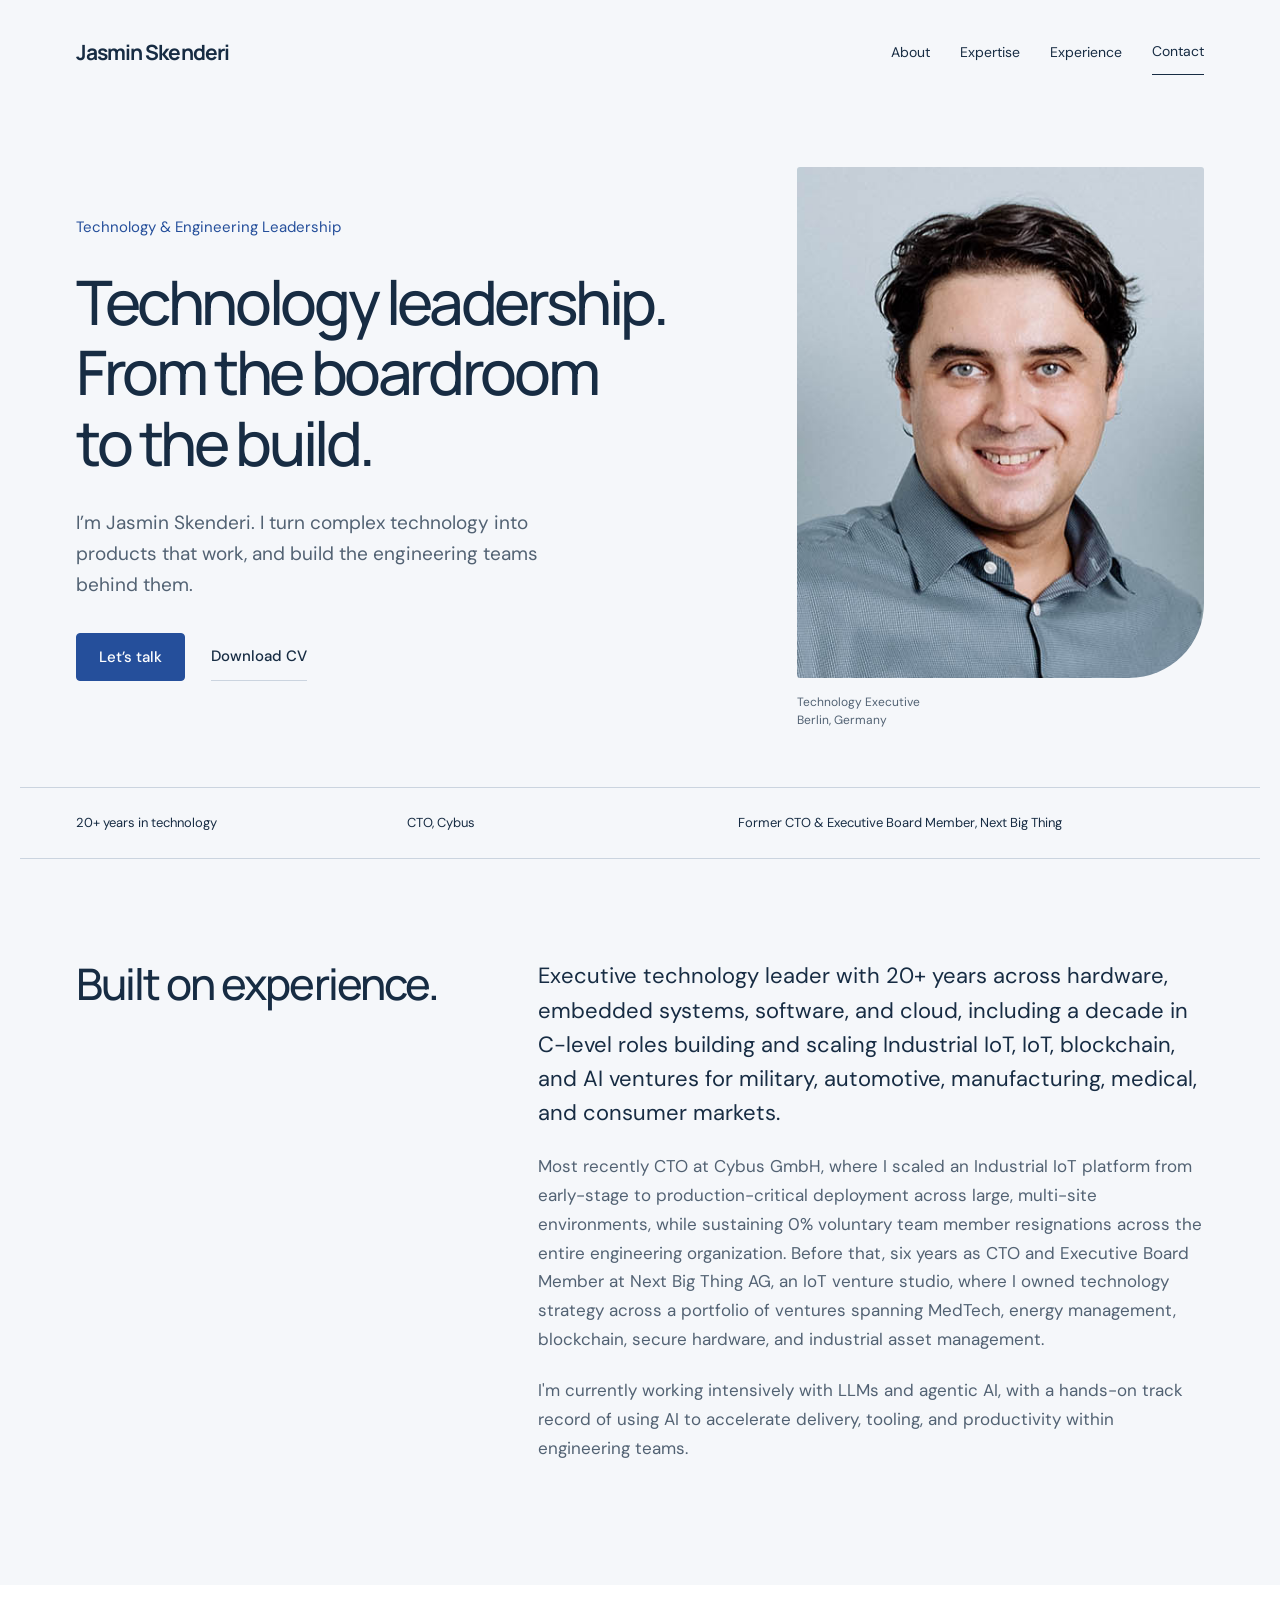
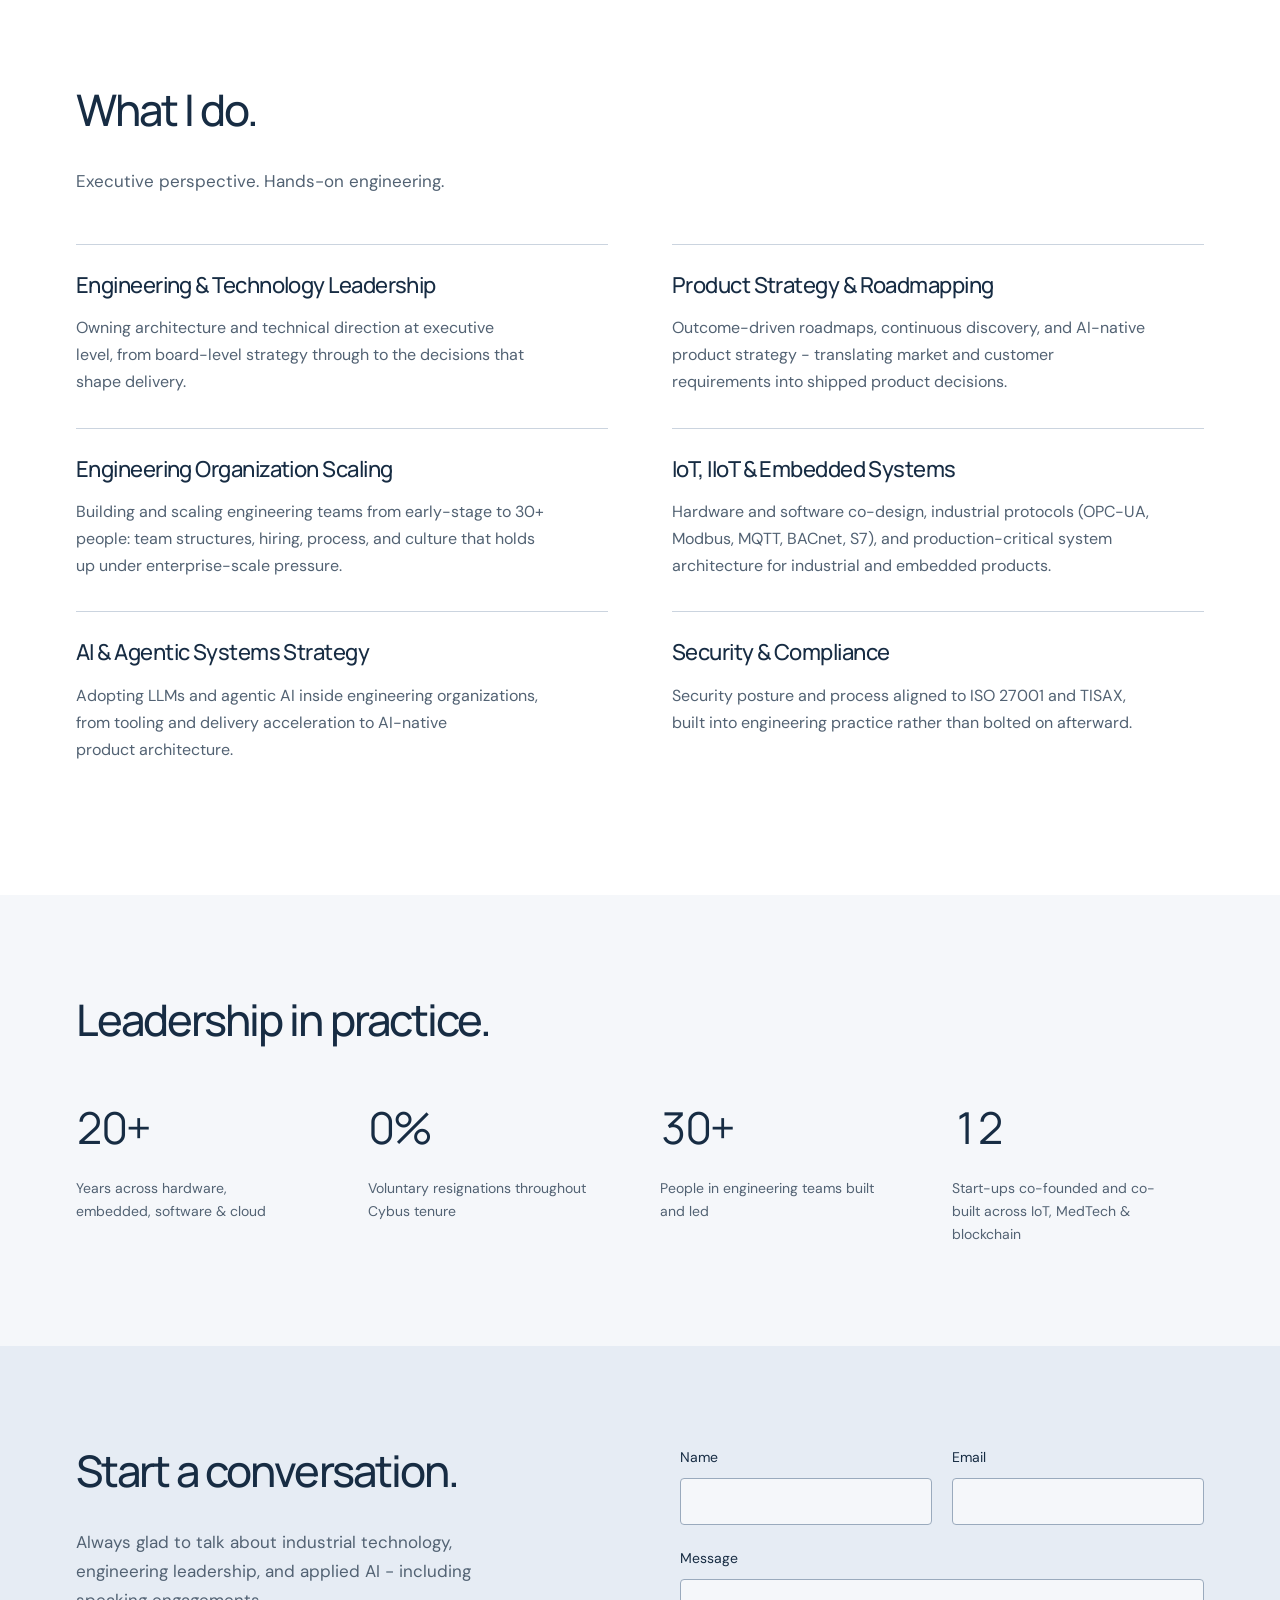
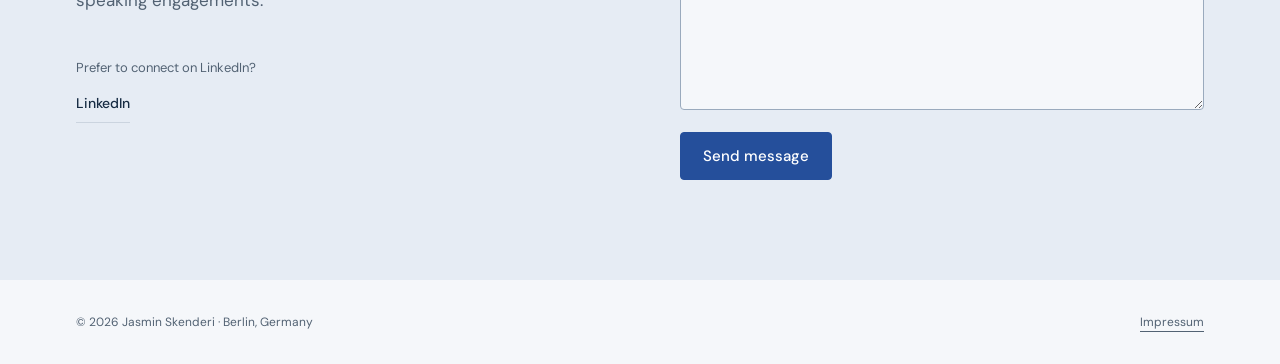
==== commit 9472ab13: "Drop "enterprise-grade" from the about text, and update the CV The sentence already says "production" ====
--- a/index.html
+++ b/index.html
@@ -53,7 +53,7 @@
     <div class="wrap">
       <h2>Built on experience.</h2>
       <p class="lede">Executive technology leader with 20+ years across hardware, embedded systems, software, and cloud, including a decade in C-level roles building and scaling Industrial IoT, IoT, blockchain, and AI ventures for military, automotive, manufacturing, medical, and consumer markets.</p>
-      <p>Most recently CTO at Cybus GmbH, where I scaled an Industrial IoT platform from early-stage to enterprise-grade, production-critical deployment across large, multi-site environments, while sustaining 0% voluntary team member resignations across the entire engineering organization. Before that, six years as CTO and Executive Board Member at Next Big Thing AG, an IoT venture studio, where I owned technology strategy across a portfolio of ventures spanning MedTech, energy management, blockchain, secure hardware, and industrial asset management.</p>
+      <p>Most recently CTO at Cybus GmbH, where I scaled an Industrial IoT platform from early-stage to production-critical deployment across large, multi-site environments, while sustaining 0% voluntary team member resignations across the entire engineering organization. Before that, six years as CTO and Executive Board Member at Next Big Thing AG, an IoT venture studio, where I owned technology strategy across a portfolio of ventures spanning MedTech, energy management, blockchain, secure hardware, and industrial asset management.</p>
       <p>I'm currently working intensively with LLMs and agentic AI, with a hands-on track record of using AI to accelerate delivery, tooling, and productivity within engineering teams.</p>
     </div>
   </section>
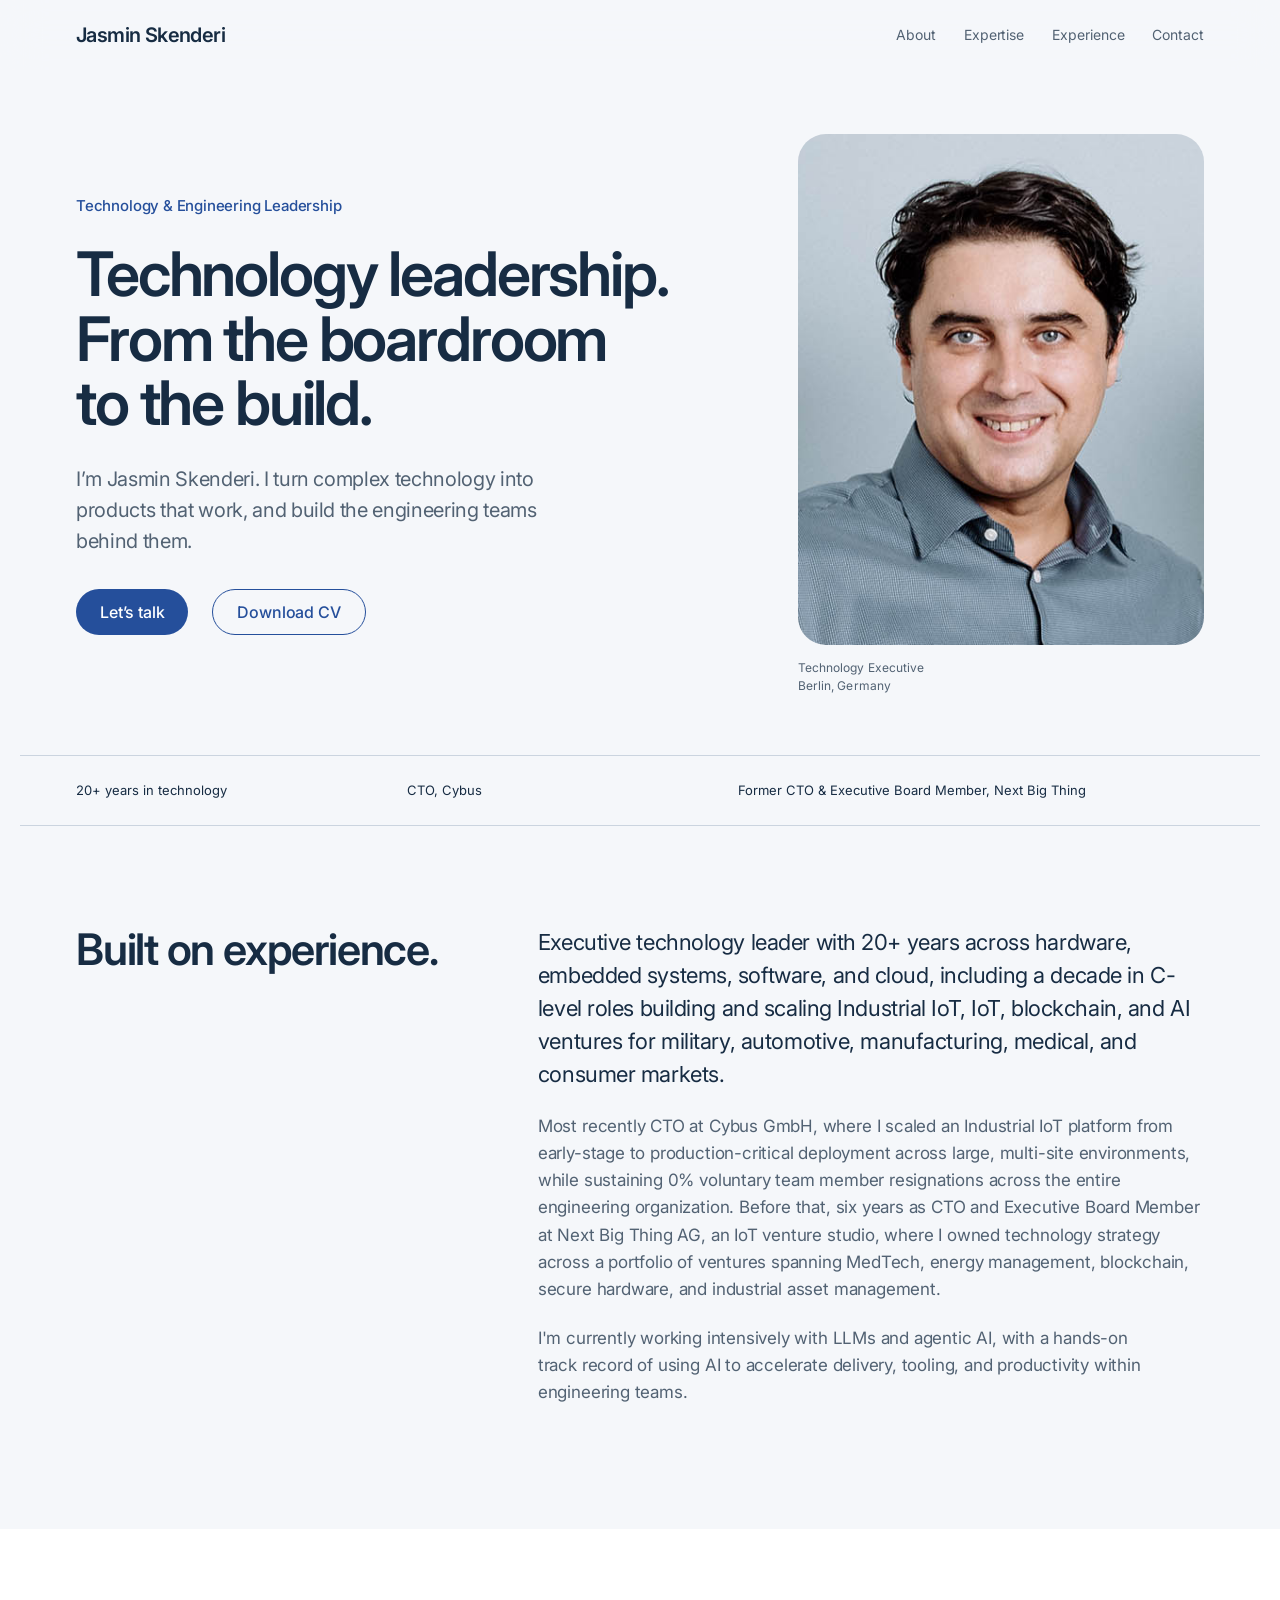
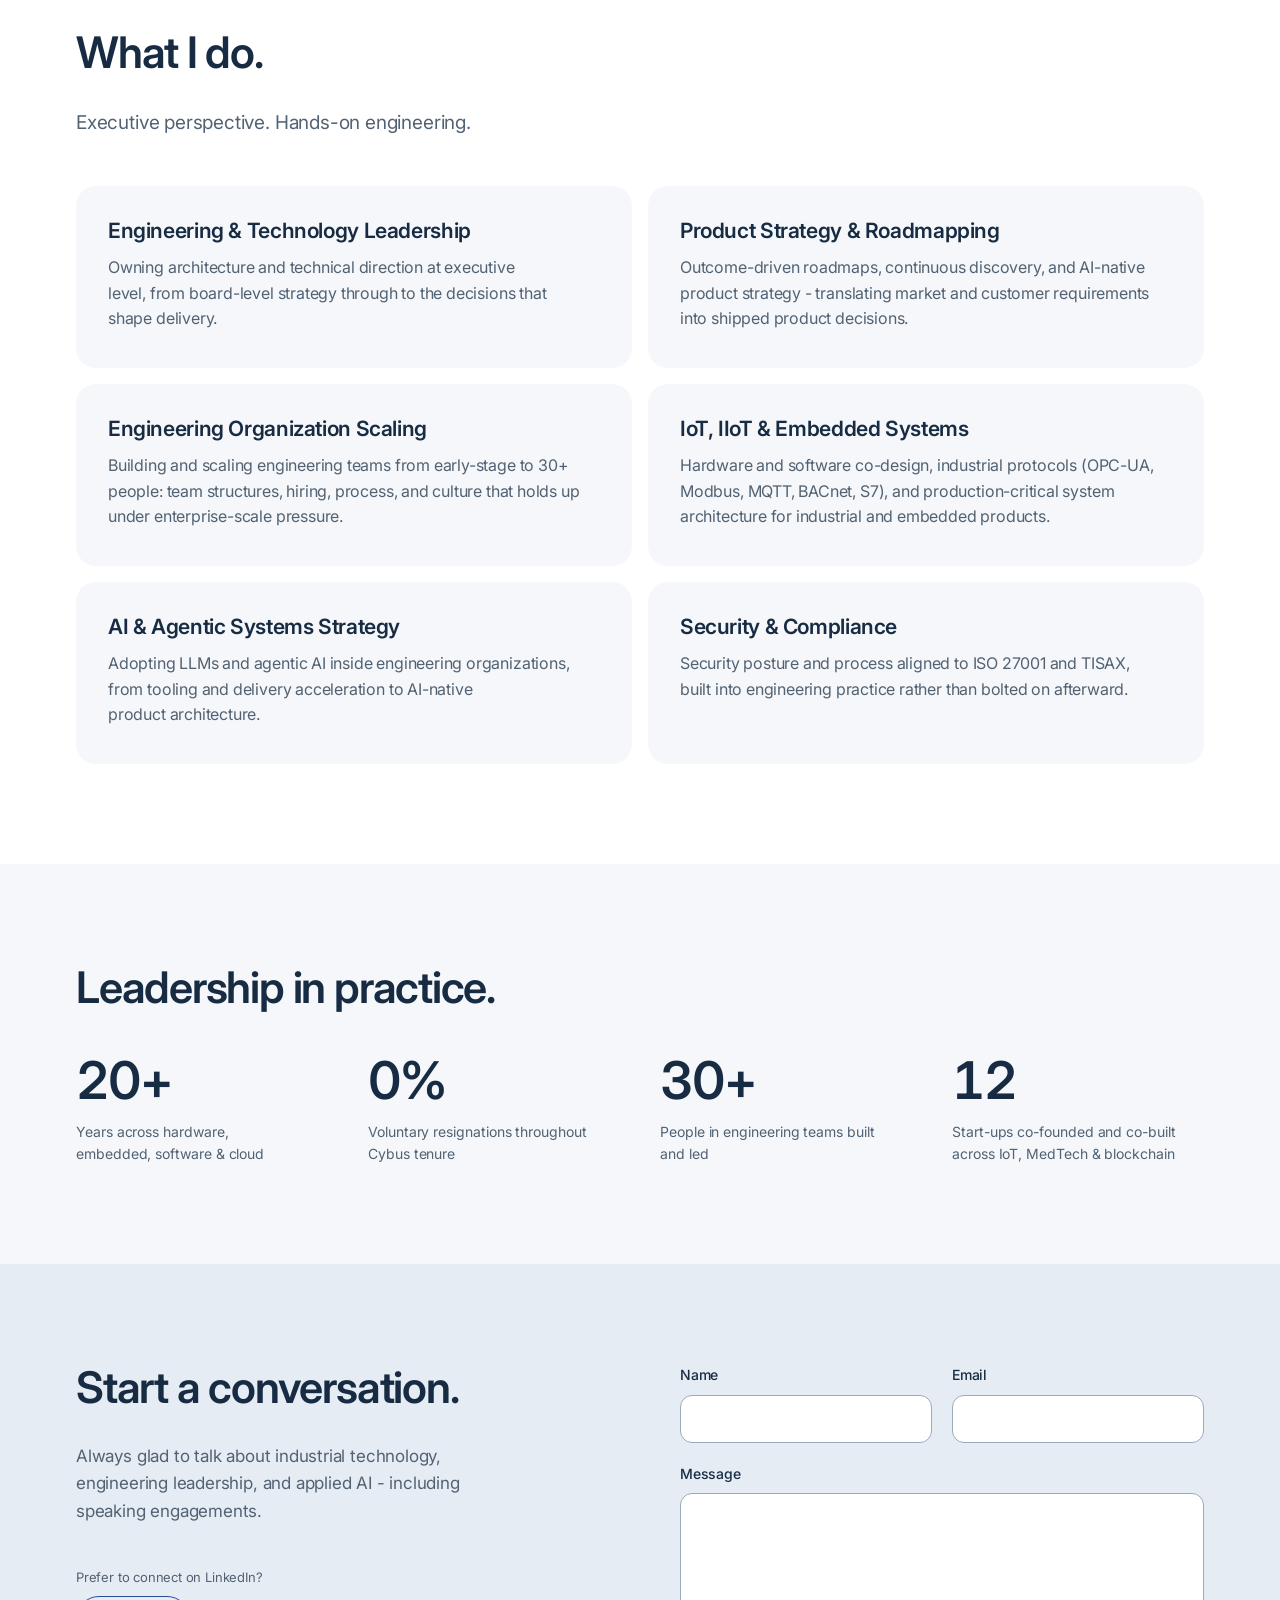
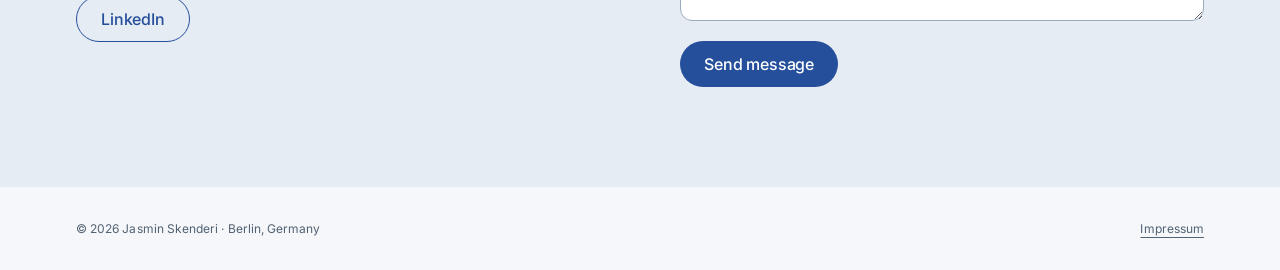
==== commit a7df5ff9: "Apply an Apple-style design refinement to the site Keeps the existing layout, palette, and copy, and" ====
--- a/index.html
+++ b/index.html
@@ -3,13 +3,14 @@
 <head>
 <meta charset="UTF-8">
 <meta name="viewport" content="width=device-width, initial-scale=1.0">
-<meta name="theme-color" content="#f5f7fa">
+<meta name="theme-color" content="#f5f7fa" media="(prefers-color-scheme: light)">
+<meta name="theme-color" content="#0e1621" media="(prefers-color-scheme: dark)">
 <link rel="icon" type="image/svg+xml" href="assets/favicon.svg">
 <title>Jasmin Skenderi | Chief Technology Officer</title>
 <meta name="description" content="Jasmin Skenderi, technology executive with 20+ years across hardware, embedded systems, software, and cloud. Industrial IoT, connected products, engineering leadership, and AI in engineering organizations.">
 <link rel="preconnect" href="https://fonts.googleapis.com">
 <link rel="preconnect" href="https://fonts.gstatic.com" crossorigin>
-<link href="https://fonts.googleapis.com/css2?family=DM+Sans:wght@400;500;600;700&family=Manrope:wght@400;500;600;700&display=swap" rel="stylesheet">
+<link href="https://fonts.googleapis.com/css2?family=Inter:opsz,wght@14..32,400..700&display=swap" rel="stylesheet">
 <link rel="stylesheet" href="style.css">
 </head>
 <body>
--- a/style.css
+++ b/style.css
@@ -1,6 +1,247 @@
-:root{--ink:#172c43;--muted:#526273;--blue:#254f9b;--paper:#f5f7fa;--line:#cbd4df;--sans:'DM Sans',sans-serif;--display:'Manrope',sans-serif;color-scheme:light}
-*{box-sizing:border-box}html{scroll-behavior:smooth;scroll-padding-top:32px}body{margin:0;background:var(--paper);color:var(--ink);font-family:var(--sans);font-size:17px;line-height:1.7;-webkit-tap-highlight-color:#cbd4df}.wrap{width:min(1240px,100%);margin:auto;padding-inline:56px}a{color:inherit;text-underline-offset:5px}a:hover{color:var(--blue)}button,a,input,textarea{touch-action:manipulation}:focus-visible{outline:3px solid var(--blue);outline-offset:5px}.skip-link{position:absolute;left:16px;top:-100px;padding:12px;background:white;z-index:100}.skip-link:focus{top:12px}h1,h2,h3{font-family:var(--display);line-height:1.15;font-weight:500;margin:0;text-wrap:balance}h1{font-size:clamp(42px,4.8vw,68px);letter-spacing:-.055em}h2{font-size:clamp(32px,3.4vw,46px);letter-spacing:-.045em}h3{font-size:22px;letter-spacing:-.025em}p{margin:0 0 22px;color:var(--muted);text-wrap:pretty}img{max-width:100%;display:block}.site-header{padding:30px 0}.header-inner{display:flex;justify-content:space-between;align-items:center;gap:24px}.brand{font-family:var(--display);font-size:21px;font-weight:700;text-decoration:none;letter-spacing:-.045em}.nav{display:flex;gap:30px;align-items:center}.nav a{text-decoration:none;font-size:14px;padding:10px 0}.nav a:last-child{border-bottom:1px solid var(--ink)}.hero{padding:62px 0 58px}.hero-inner{display:grid;grid-template-columns:1.65fr 1fr;gap:50px;align-items:center}.eyebrow{font-size:15px;color:var(--blue);margin-bottom:26px}.hero-sub{max-width:490px;font-size:19px;line-height:1.65;margin-top:28px}.hero-photo{margin:0;position:relative}.hero-photo img{width:100%;height:auto;border-radius:3px 3px 75px 3px}.portrait-caption{font-size:12px;line-height:1.5;margin:15px 0 0;color:var(--muted)}.cta-row{display:flex;align-items:center;flex-wrap:wrap;gap:26px;margin-top:32px}.btn{display:inline-flex;align-items:center;justify-content:center;min-height:48px;padding:12px 22px;font:500 15px var(--sans);text-decoration:none;border-radius:4px;cursor:pointer}.btn-primary{background:var(--blue);color:white;border:1px solid var(--blue)}.btn-primary:hover{background:var(--ink);color:white;border-color:var(--ink)}.btn-secondary{padding-inline:0;border-radius:0;border-bottom:1px solid var(--line)}.btn-secondary:hover{border-color:var(--blue)}.experience-strip{display:flex;gap:40px;padding-top:24px;padding-bottom:24px;border-top:1px solid var(--line);border-bottom:1px solid var(--line)}.experience-strip p{font-size:13px;margin:0;flex:1;color:var(--ink)}.experience-strip p:last-child{flex:1.6}.section{padding:100px 0}.section h2{margin-bottom:32px}.section-alt{background:#fff}#about>.wrap{display:grid;grid-template-columns:1fr 1.7fr;column-gap:70px}#about h2{grid-row:1/4}#about p{max-width:690px}.lede{font-size:22px;line-height:1.55;color:var(--ink)}.section-intro{max-width:520px;margin-bottom:48px}.cards{display:grid;grid-template-columns:1fr 1fr;column-gap:64px}.card{padding:28px 0 32px;border-top:1px solid var(--line)}.card h3{margin-bottom:16px}.card p{margin:0;font-size:16px;max-width:480px}.stats{display:grid;grid-template-columns:repeat(4,1fr);gap:40px;margin-top:45px}.stat-num{display:block;font-family:var(--display);font-size:44px;letter-spacing:-.05em;font-variant-numeric:tabular-nums;margin-bottom:12px}.stat-label{display:block;font-size:14px;line-height:1.65;color:var(--muted);max-width:220px}#contact{background:#e6ecf4}.contact-wrap{display:grid;grid-template-columns:1fr 1fr;gap:0 80px}.contact-wrap>h2{grid-column:1;grid-row:1}.contact-wrap>p:not(.contact-alt){grid-column:1;grid-row:2;max-width:420px}.contact-form{grid-column:2;grid-row:1/6;display:flex;flex-direction:column;gap:22px}.form-row{display:grid;grid-template-columns:1fr 1fr;gap:20px}.contact-form label{display:flex;flex-direction:column;gap:8px;font-size:14px}.contact-form input,.contact-form textarea{width:100%;min-width:0;background:#f5f7fa;border:1px solid #9aaabd;border-radius:4px;padding:12px;font:16px var(--sans);color:var(--ink);resize:vertical}.contact-form button{align-self:flex-start}.contact-alt{grid-column:1;margin:20px 0 4px;font-size:13px}.contact-links{grid-column:1;display:flex;flex-direction:column;align-items:flex-start}.contact-links a{font-size:14px;min-height:40px;padding-block:8px;overflow-wrap:anywhere;max-width:100%}.site-footer{padding:32px 0}.footer-inner{display:flex;justify-content:space-between;gap:20px;align-items:center}.site-footer p,.site-footer a{font-size:12px;margin:0;color:var(--muted)}.legal-wrap{max-width:840px}.legal-wrap h2{font-size:24px;margin-top:36px;margin-bottom:16px}.legal-wrap p{overflow-wrap:anywhere}
-@media(min-width:1500px){.hero{padding-top:90px;padding-bottom:80px}}
-@media(max-width:900px){.wrap{padding-inline:32px}.hero-inner{gap:30px;grid-template-columns:1.4fr 1fr}h1{font-size:46px}.hero-sub{font-size:17px}.nav{gap:20px}#about>.wrap{column-gap:36px}.contact-wrap{column-gap:40px}.stats{gap:24px}}
-@media(max-width:640px){.wrap{padding-inline:24px}.site-header{padding:20px 0}.header-inner{align-items:flex-start;flex-direction:column;gap:10px}.nav{gap:22px;flex-wrap:wrap}.nav a{font-size:13px}.hero{padding:30px 0 36px}.hero-inner{grid-template-columns:1fr;gap:36px}h1{font-size:clamp(39px,9.5vw,58px)}.eyebrow{font-size:13px;margin-bottom:20px}.hero-sub{font-size:18px}.hero-photo{max-width:310px;width:85%;justify-self:end}.hero-photo img{border-bottom-right-radius:55px}.experience-strip{gap:16px;flex-direction:column;padding-block:22px}.experience-strip p{font-size:13px}.section{padding:62px 0}#about>.wrap{display:block}.lede{font-size:20px}.cards{grid-template-columns:1fr}.card{padding-block:24px}.stats{grid-template-columns:1fr 1fr;gap:30px 24px}.stat-num{font-size:38px}.contact-wrap{display:flex;flex-direction:column}.contact-form{margin-top:24px;order:2}.contact-alt{margin-top:16px}.contact-links{margin-bottom:12px}.form-row{grid-template-columns:1fr}.footer-inner{align-items:flex-start;flex-direction:column;gap:12px}}
-@media(prefers-reduced-motion:reduce){html{scroll-behavior:auto}}
+/* Apple-style refinement of the original design: system type with size-specific tracking,
+   a translucent header, press feedback, and colors that adapt to light and dark. */
+:root {
+  --ink: #172c43;
+  --muted: #526273;
+  --blue: #254f9b;
+  --blue-hover: #1b3f80;
+  --paper: #f5f7fa;
+  --surface: #ffffff;
+  --tile: #f5f7fa;
+  --contact: #e6ecf4;
+  --line: #cbd4df;
+  --field-border: #9aaabd;
+  --on-blue: #ffffff;
+  --sans: -apple-system, BlinkMacSystemFont, 'SF Pro Text', 'Inter', system-ui, sans-serif;
+  --display: -apple-system, BlinkMacSystemFont, 'SF Pro Display', 'Inter', system-ui, sans-serif;
+  --radius-lg: 28px;
+  --radius-md: 20px;
+  --radius-sm: 12px;
+  color-scheme: light dark;
+}
+
+@media (prefers-color-scheme: dark) {
+  :root {
+    --ink: #e8eef5;
+    --muted: #9fb0c3;
+    --blue: #7ea8f2;
+    --blue-hover: #a3c1f7;
+    --paper: #0e1621;
+    --surface: #141e2b;
+    --tile: #1b2736;
+    --contact: #172333;
+    --line: #2b3a4c;
+    --field-border: #3d4f65;
+    --on-blue: #0e1621;
+  }
+}
+
+* { box-sizing: border-box; }
+html { font-size: 100%; scroll-behavior: smooth; scroll-padding-top: 5rem; }
+body {
+  margin: 0;
+  background: var(--paper);
+  color: var(--ink);
+  font-family: var(--sans);
+  font-size: 1.0625rem;
+  line-height: 1.6;
+  letter-spacing: -0.011em;
+  font-optical-sizing: auto;
+  -webkit-font-smoothing: antialiased;
+  -webkit-tap-highlight-color: transparent;
+}
+img { max-width: 100%; display: block; }
+a { color: inherit; text-underline-offset: 0.3em; }
+a:hover { color: var(--blue); }
+button, a, input, textarea { touch-action: manipulation; }
+:focus-visible { outline: 3px solid var(--blue); outline-offset: 4px; border-radius: 4px; }
+
+.wrap { width: min(1240px, 100%); margin-inline: auto; padding-inline: 3.5rem; }
+.skip-link { position: absolute; left: 1rem; top: -100px; padding: 0.75rem 1rem; background: var(--surface); border-radius: var(--radius-sm); z-index: 100; }
+.skip-link:focus { top: 0.75rem; }
+
+/* Tracking tightens as type grows; leading tightens with it. */
+h1, h2, h3 { font-family: var(--display); margin: 0; font-weight: 600; text-wrap: balance; }
+h1 { font-size: clamp(2.6rem, 4.8vw, 4.25rem); line-height: 1.05; letter-spacing: -0.035em; }
+h2 { font-size: clamp(2rem, 3.4vw, 2.875rem); line-height: 1.08; letter-spacing: -0.028em; }
+h3 { font-size: 1.3125rem; line-height: 1.2; letter-spacing: -0.018em; }
+p { margin: 0 0 1.375rem; color: var(--muted); text-wrap: pretty; }
+
+/* Translucent header: content scrolls underneath. */
+.site-header {
+  position: sticky;
+  top: 0;
+  z-index: 50;
+  padding: 0.875rem 0;
+  background: color-mix(in srgb, var(--paper) 72%, transparent);
+  -webkit-backdrop-filter: blur(20px) saturate(180%);
+  backdrop-filter: blur(20px) saturate(180%);
+}
+/* Scroll edge: a soft fade instead of a hard divider, shown only once content runs underneath. */
+.site-header::after {
+  content: '';
+  position: absolute;
+  inset: 100% 0 auto;
+  height: 14px;
+  background: linear-gradient(to bottom, color-mix(in srgb, var(--ink) 7%, transparent), transparent);
+  opacity: 0;
+  pointer-events: none;
+}
+@supports (animation-timeline: scroll()) {
+  .site-header::after { animation: edge linear both; animation-timeline: scroll(); animation-range: 0 48px; }
+}
+@keyframes edge { to { opacity: 1; } }
+
+.header-inner { display: flex; justify-content: space-between; align-items: center; gap: 1.5rem; }
+.brand { font-family: var(--display); font-size: 1.25rem; font-weight: 600; letter-spacing: -0.03em; text-decoration: none; }
+.nav { display: flex; gap: 1.75rem; align-items: center; }
+.nav a { text-decoration: none; font-size: 0.875rem; letter-spacing: -0.005em; padding: 0.625rem 0; color: var(--muted); transition: color 200ms ease; }
+.nav a:hover { color: var(--ink); }
+
+.hero { padding: 4rem 0 3.75rem; }
+.hero-inner { display: grid; grid-template-columns: 1.65fr 1fr; gap: 3.25rem; align-items: center; }
+.eyebrow { font-size: 0.9375rem; font-weight: 500; color: var(--blue); margin-bottom: 1.5rem; }
+.hero-sub { max-width: 30rem; font-size: 1.25rem; line-height: 1.55; letter-spacing: -0.017em; margin-top: 1.75rem; }
+.hero-photo { margin: 0; }
+.hero-photo img { width: 100%; height: auto; border-radius: var(--radius-lg); }
+.portrait-caption { font-size: 0.75rem; line-height: 1.5; letter-spacing: 0.005em; margin: 0.875rem 0 0; color: var(--muted); }
+.cta-row { display: flex; align-items: center; flex-wrap: wrap; gap: 1.5rem; margin-top: 2rem; }
+
+/* Pill buttons; feedback lands on press, not release. */
+.btn {
+  display: inline-flex;
+  align-items: center;
+  justify-content: center;
+  min-height: 2.875rem;
+  padding: 0.75rem 1.5rem;
+  font: 500 1rem var(--sans);
+  letter-spacing: -0.01em;
+  text-decoration: none;
+  border-radius: 980px;
+  cursor: pointer;
+  transition: background-color 200ms ease, color 200ms ease, transform 100ms ease-out;
+}
+.btn:active { transform: scale(0.97); }
+.btn-primary { background: var(--blue); color: var(--on-blue); border: 0; }
+.btn-primary:hover { background: var(--blue-hover); color: var(--on-blue); }
+.btn-secondary { color: var(--blue); border: 1px solid var(--blue); background: transparent; }
+.btn-secondary:hover { background: color-mix(in srgb, var(--blue) 8%, transparent); color: var(--blue); }
+
+.experience-strip { display: flex; gap: 2.5rem; padding-block: 1.5rem; border-top: 1px solid var(--line); border-bottom: 1px solid var(--line); }
+.experience-strip p { font-size: 0.8125rem; letter-spacing: 0; margin: 0; flex: 1; color: var(--ink); }
+.experience-strip p:last-child { flex: 1.6; }
+
+.section { padding: 6.25rem 0; }
+.section h2 { margin-bottom: 2rem; }
+.section-alt { background: var(--surface); }
+
+#about > .wrap { display: grid; grid-template-columns: 1fr 1.7fr; column-gap: 4.375rem; }
+#about h2 { grid-row: 1 / 4; }
+#about p { max-width: 43rem; }
+.lede { font-size: 1.375rem; line-height: 1.5; letter-spacing: -0.02em; color: var(--ink); }
+.section-intro { max-width: 32rem; margin-bottom: 3rem; font-size: 1.1875rem; }
+
+/* Expertise as quiet grouped tiles, one radius for the group. */
+.cards { display: grid; grid-template-columns: 1fr 1fr; gap: 1rem; }
+.card { padding: 2rem 2rem 2.25rem; background: var(--tile); border-radius: var(--radius-md); }
+.card h3 { margin-bottom: 0.75rem; }
+.card p { margin: 0; font-size: 1rem; max-width: 30rem; }
+
+.stats { display: grid; grid-template-columns: repeat(4, 1fr); gap: 2.5rem; margin-top: 2.75rem; }
+.stat-num { display: block; font-family: var(--display); font-size: 3.25rem; font-weight: 600; line-height: 1; letter-spacing: -0.04em; font-variant-numeric: tabular-nums; margin-bottom: 0.875rem; color: var(--ink); }
+.stat-label { display: block; font-size: 0.875rem; line-height: 1.55; letter-spacing: -0.005em; color: var(--muted); max-width: 14rem; }
+
+#contact { background: var(--contact); }
+.contact-wrap { display: grid; grid-template-columns: 1fr 1fr; gap: 0 5rem; }
+.contact-wrap > h2 { grid-column: 1; grid-row: 1; }
+.contact-wrap > p:not(.contact-alt) { grid-column: 1; grid-row: 2; max-width: 26rem; }
+.contact-form { grid-column: 2; grid-row: 1 / 6; display: flex; flex-direction: column; gap: 1.25rem; }
+.form-row { display: grid; grid-template-columns: 1fr 1fr; gap: 1.25rem; }
+.contact-form label { display: flex; flex-direction: column; gap: 0.5rem; font-size: 0.875rem; font-weight: 500; }
+.contact-form input, .contact-form textarea {
+  width: 100%;
+  min-width: 0;
+  background: var(--surface);
+  border: 1px solid var(--field-border);
+  border-radius: var(--radius-sm);
+  padding: 0.8125rem 1rem;
+  font: 1rem var(--sans);
+  letter-spacing: -0.01em;
+  color: var(--ink);
+  resize: vertical;
+  transition: border-color 150ms ease, box-shadow 150ms ease;
+}
+.contact-form input:focus-visible, .contact-form textarea:focus-visible {
+  outline: none;
+  border-color: var(--blue);
+  box-shadow: 0 0 0 4px color-mix(in srgb, var(--blue) 25%, transparent);
+}
+.contact-form button { align-self: flex-start; }
+.contact-alt { grid-column: 1; margin: 1.25rem 0 0.5rem; font-size: 0.8125rem; }
+.contact-links { grid-column: 1; display: flex; flex-direction: column; align-items: flex-start; }
+
+.site-footer { padding: 2rem 0; }
+.footer-inner { display: flex; justify-content: space-between; gap: 1.25rem; align-items: center; }
+.site-footer p, .site-footer a { font-size: 0.75rem; letter-spacing: 0.005em; margin: 0; color: var(--muted); }
+
+.legal-wrap { max-width: 52.5rem; }
+.legal-wrap h2 { font-size: 1.5rem; margin-top: 2.25rem; margin-bottom: 1rem; }
+.legal-wrap p { overflow-wrap: anywhere; }
+
+@media (min-width: 1500px) { .hero { padding-top: 5.5rem; padding-bottom: 5rem; } }
+
+@media (max-width: 900px) {
+  .wrap { padding-inline: 2rem; }
+  .hero-inner { gap: 1.875rem; grid-template-columns: 1.4fr 1fr; }
+  .hero-sub { font-size: 1.0625rem; }
+  .nav { gap: 1.25rem; }
+  #about > .wrap { column-gap: 2.25rem; }
+  .contact-wrap { column-gap: 2.5rem; }
+  .stats { gap: 1.5rem; }
+}
+
+@media (max-width: 640px) {
+  .wrap { padding-inline: 1.25rem; }
+  .site-header { position: static; padding: 1.25rem 0; background: var(--paper); -webkit-backdrop-filter: none; backdrop-filter: none; }
+  .site-header::after { display: none; }
+  .header-inner { align-items: flex-start; flex-direction: column; gap: 0.5rem; }
+  .nav { gap: 1.375rem; flex-wrap: wrap; }
+  .nav a { font-size: 0.875rem; }
+  .hero { padding: 1.5rem 0 2.25rem; }
+  .hero-inner { grid-template-columns: 1fr; gap: 2.25rem; }
+  .eyebrow { font-size: 0.8125rem; margin-bottom: 1.25rem; }
+  .hero-sub { font-size: 1.125rem; }
+  .hero-photo { max-width: 19.5rem; width: 85%; justify-self: end; }
+  .hero-photo img { border-radius: var(--radius-md); }
+  .experience-strip { gap: 1rem; flex-direction: column; padding-block: 1.375rem; }
+  .section { padding: 4rem 0; }
+  #about > .wrap { display: block; }
+  .lede { font-size: 1.25rem; }
+  .cards { grid-template-columns: 1fr; gap: 0.75rem; }
+  .card { padding: 1.5rem; }
+  .stats { grid-template-columns: 1fr 1fr; gap: 1.875rem 1.5rem; }
+  .stat-num { font-size: 2.5rem; }
+  .contact-wrap { display: flex; flex-direction: column; }
+  .contact-form { margin-top: 1.5rem; order: 2; }
+  .contact-alt { margin-top: 1rem; }
+  .contact-links { margin-bottom: 0.75rem; }
+  .form-row { grid-template-columns: 1fr; }
+  .footer-inner { align-items: flex-start; flex-direction: column; gap: 0.75rem; }
+}
+
+@media (prefers-reduced-motion: reduce) {
+  html { scroll-behavior: auto; }
+  .btn:active { transform: none; }
+}
+
+/* Frostier, solid chrome when the user asks for less transparency. */
+@media (prefers-reduced-transparency: reduce) {
+  .site-header { background: var(--paper); -webkit-backdrop-filter: none; backdrop-filter: none; border-bottom: 1px solid var(--line); }
+  .site-header::after { display: none; }
+}
+
+@media (prefers-contrast: more) {
+  :root { --muted: var(--ink); --line: var(--ink); --field-border: var(--ink); }
+  .card { border: 1px solid var(--ink); }
+  .site-header { background: var(--paper); -webkit-backdrop-filter: none; backdrop-filter: none; border-bottom: 1px solid var(--ink); }
+}
